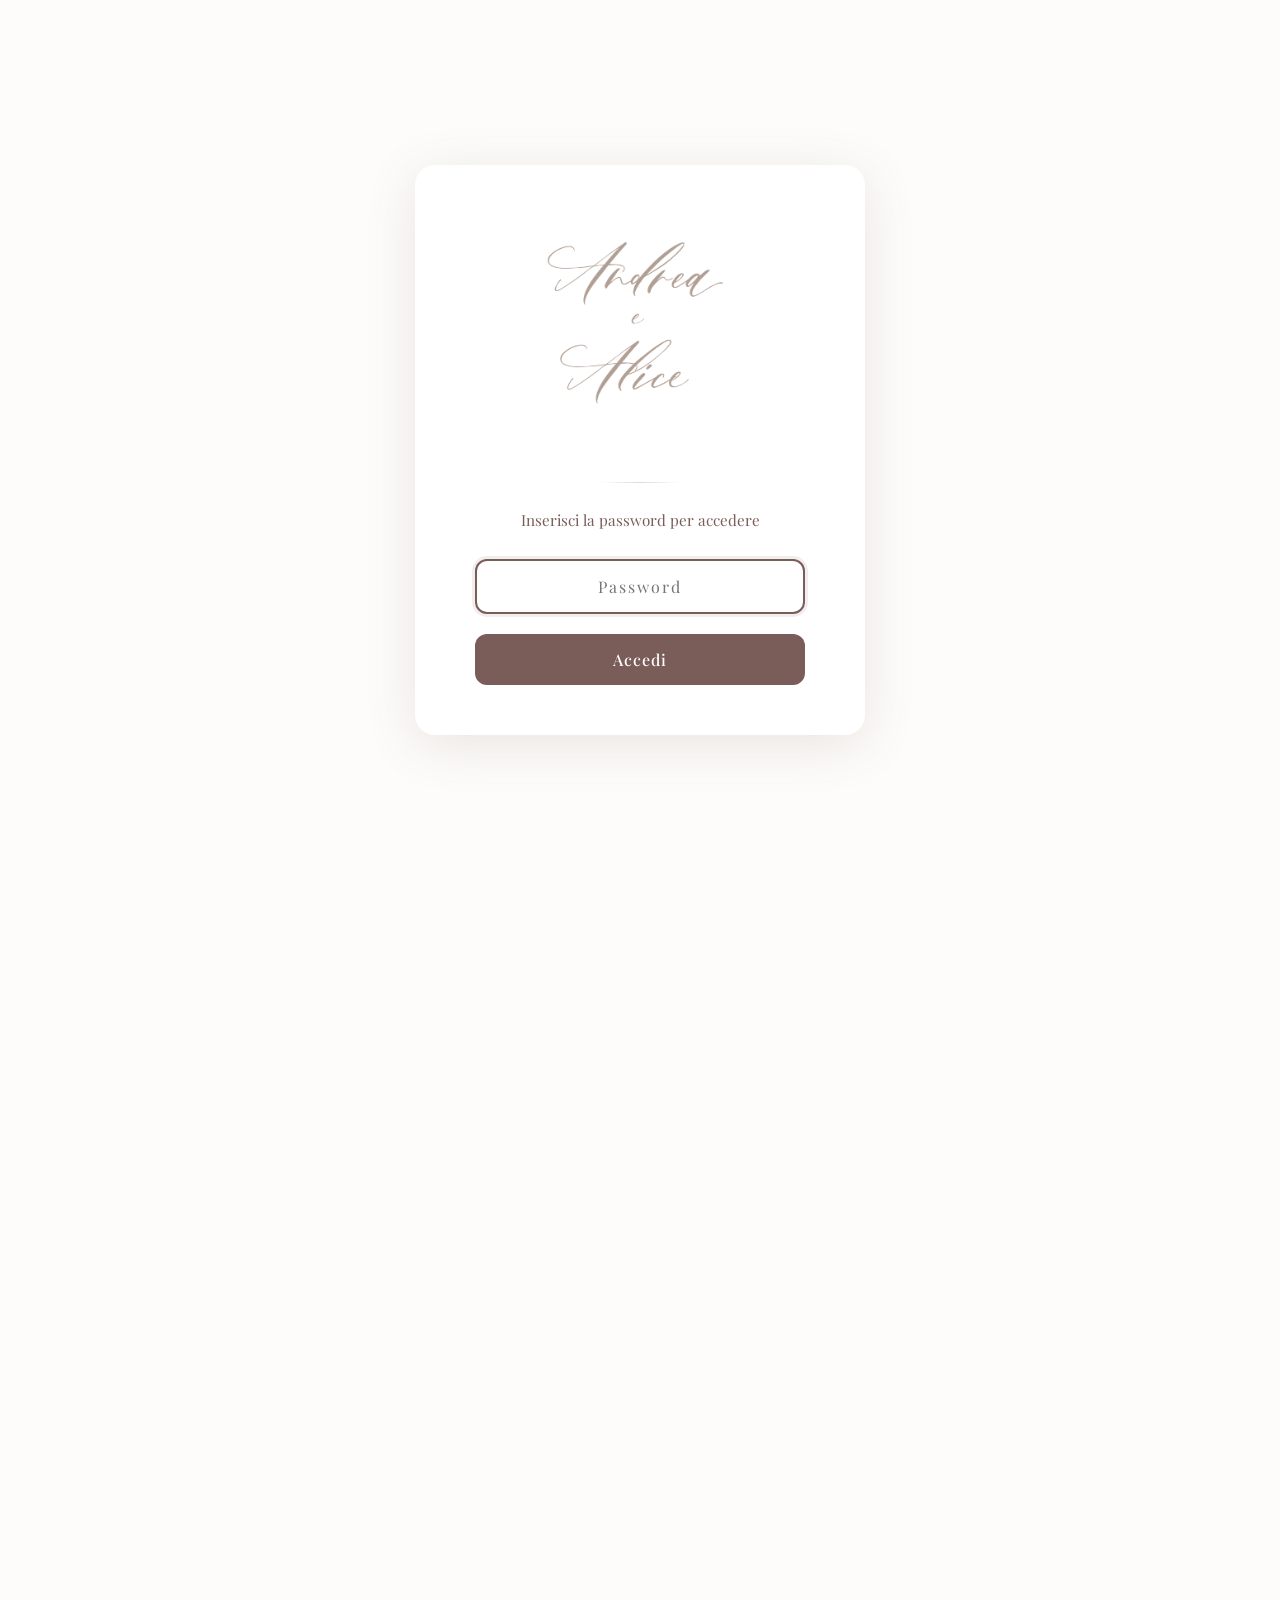
==== index.html @ a3cec894 "init matrimonio 002" ====
<!DOCTYPE html>
<html lang="it">

<head>
  <meta charset="UTF-8">
  <meta name="viewport" content="width=device-width, initial-scale=1.0">
  <title>Alice & Andrea – Il nostro matrimonio</title>

  <!-- Font eleganti -->
  <link
    href="https://fonts.googleapis.com/css2?family=Playfair+Display:wght@400;600&family=Montserrat:wght@300;400;500&display=swap"
    rel="stylesheet">

  <link rel="stylesheet" href="style.css">
</head>

<body class="blur-content">

  <!-- PASSWORD OVERLAY -->
  <div class="password-overlay" id="passwordOverlay">
    <div class="password-card">
      <img src="nomi.png" alt="Alice e Andrea" class="password-title-img">
      <div class="divider"></div>
      <p class="password-text">Inserisci la password per accedere</p>
      <form id="passwordForm">
        <input type="password" id="passwordInput" class="password-input" placeholder="Password" autocomplete="off">
        <p class="error-message" id="errorMessage">Password non corretta</p>
        <button type="submit" class="password-btn">Accedi</button>
      </form>
    </div>
  </div>

  <!-- HERO -->
  <section class="hero">
    <div class="overlay"></div>
    <div class="hero-content">
      <img src="logo.png" alt="Alice & Andrea" class="hero-logo">
      <p class="hero-subtitle">Il nostro matrimonio</p>
      <p class="hero-date">18 Luglio 2026</p>
    </div>
  </section>

  <!-- INTRO -->
  <section class="section intro">
    <h2>Con grande emozione</h2>
    <p>
      Siamo felici di condividere con voi uno dei giorni più importanti della nostra vita<br>
      In questa pagina troverete tutte le informazioni utili per celebrare insieme a noi questo momento speciale
    </p>
  </section>

  <!-- FOTO -->
  <section class="section photo-section">
    <div class="photo-frame">
      <img src="assets/1.jpg" alt="Alice e Andrea" class="carousel-image active">
      <img src="assets/2.jpg" alt="Alice e Andrea" class="carousel-image">
      <img src="assets/3.jpg" alt="Alice e Andrea" class="carousel-image">
      <img src="assets/4.jpg" alt="Alice e Andrea" class="carousel-image">
      <img src="assets/5.jpg" alt="Alice e Andrea" class="carousel-image">
    </div>
  </section>

  <!-- INFO EVENTO -->
  <section class="section event-details">
    <h2>Il nostro giorno speciale</h2>

    <div class="details-grid">
      <div class="detail-card">
        <h3>Data</h3>
        <p><strong>SABATO 18 LUGLIO 2026</strong><br>Ore 16:30</p>
      </div>

      <div class="detail-card">
        <h3>Luogo</h3>
        <p><strong>CHIESA DI SAN DOMENICO</strong><br>Piazza Giordano Bruno, Gubbio</p>
        <br>
        <p><strong>ANTICA VILLA CASTELLI</strong><br>Loc. Monteluiano 50, Gubbio</p>
      </div>

    </div>
  </section>


  <!-- LISTA NOZZE -->
  <section class="section gift">
    <h2>Un pensiero per noi</h2>
    <p>
      Il regalo più grande sarà avervi al nostro fianco, ma se desiderate farci un regalo potete contribuire al nostro viaggio di nozze
    </p>

    <div class="iban-box">
      <p><strong>IBAN</strong></p>
      <div style="position: relative; width: 100%;">
        <span class="iban" id="ibanText" style="display: block; width: 100%; font-size: 1.15em; letter-spacing: 0.08em; background: #f7f3f1; padding: 10px 48px 10px 12px; border-radius: 8px; box-sizing: border-box; overflow-wrap: break-word; margin-left: 18px;">IT75D0538738480000004682509</span>
        <button id="copyIbanBtn" title="Copia IBAN" style="position: absolute; top: 50%; right: 12px; transform: translateY(-50%); background: none; border: none; cursor: pointer; padding: 0;">
          <svg xmlns="http://www.w3.org/2000/svg" width="20" height="20" fill="none" viewBox="0 0 24 24"><path fill="#7a5c58" d="M16 1a1 1 0 0 1 1 1v2h2a3 3 0 0 1 3 3v12a3 3 0 0 1-3 3h-2v2a1 1 0 0 1-1 1H5a3 3 0 0 1-3-3V7a3 3 0 0 1 3-3h2V2a1 1 0 0 1 1-1h8Zm3 6h-2v10h2a1 1 0 0 0 1-1V7a1 1 0 0 0-1-1ZM15 3h-6v2h6V3ZM5 6a1 1 0 0 0-1 1v12a1 1 0 0 0 1 1h10V6H5Z"/></svg>
        </button>
      </div>
      <p>Intestatario: Alice Bolognini e Andrea Capponi</p>
    </div>
  </section>

  <!-- RSVP -->
  <section class="section rsvp">
    <h2>È gradita gentile conferma</h2>
    <p>
      Ti chiediamo gentilmente di confermare la tua partecipazione compilando il modulo
    </p>

    <button id="openRsvpModal" class="btn">
      Conferma presenza
    </button>
  </section>

  <!-- FOOTER -->
  <footer class="footer">
    <p>Non vediamo l'ora di festeggiare insieme a voi</p>
  </footer>
  
  <!-- FIORI FONDO PAGINA -->
    <div class="flowers-bottom" style="display: flex; justify-content: center; align-items: flex-end; gap: 0; padding: 12px 0;">
      <img src="fiorilunghi.png" alt="" style="height: 120px; width: auto; margin: 0; padding: 0;">
      <img src="fiorilunghi.png" alt="" style="height: 120px; width: auto; margin: 0; padding: 0; margin-left: -36px;">
      <img src="fiorilunghi.png" alt="" style="height: 120px; width: auto; margin: 0; padding: 0; margin-left: -36px;">
      <img src="fiorilunghi.png" alt="" style="height: 120px; width: auto; margin: 0; padding: 0; margin-left: -36px;">
      <img src="fiorilunghi.png" alt="" style="height: 120px; width: auto; margin: 0; padding: 0; margin-left: -36px;">
      <img src="fiorilunghi.png" alt="" style="height: 120px; width: auto; margin: 0; padding: 0; margin-left: -36px;">
      <img src="fiorilunghi.png" alt="" style="height: 120px; width: auto; margin: 0; padding: 0; margin-left: -36px;">

    </div>
  <!-- MODAL CONFERMA PRESENZA -->
  <div class="rsvp-modal-overlay" id="rsvpModalOverlay">
    <div class="rsvp-modal">
      <button class="rsvp-modal-close" id="closeRsvpModal">&times;</button>

      <h2 class="rsvp-modal-title">È gradita gentile conferma</h2>
      <div class="divider"></div>

      <form id="rsvpForm" class="rsvp-form">
        <!-- Dati personali -->
        <div class="form-section">
          <h3 class="form-section-title">Dati personali</h3>

          <div class="form-group">
            <label for="nome">Nome *</label>
            <input type="text" id="nome" name="nome" required>
          </div>

          <div class="form-group">
            <label for="cognome">Cognome *</label>
            <input type="text" id="cognome" name="cognome" required>
          </div>
        </div>

        <!-- Presenza -->
        <div class="form-section">
          <h3 class="form-section-title">Presenza</h3>

          <div class="form-group radio-group">
            <label class="radio-label">
              <input type="radio" name="presenza" value="true" required>
              <span>Accetto con piacere</span>
            </label>
            <label class="radio-label">
              <input type="radio" name="presenza" value="false">
              <span>Sfortunatamente non potrò esserci</span>
            </label>
          </div>

          <!-- Campi condizionali per presenza = true -->
          <div id="presenzaSiFields" class="conditional-fields" style="display: none;">
            <div class="form-group">
              <label for="numero_partecipanti">Numero partecipanti *</label>
              <input type="number" id="numero_partecipanti" name="numero_partecipanti" min="1" value="1">
            </div>

            <div class="form-group">
              <label for="descrizione_numero_partecipanti">Note sul numero di partecipanti (opzionale)</label>
              <textarea id="descrizione_numero_partecipanti" name="descrizione_numero_partecipanti" rows="2"
                placeholder=""></textarea>
            </div>
          </div>

          <!-- Campi condizionali per presenza = false -->
          <div id="presenzaNoFields" class="conditional-fields" style="display: none;">
            <div class="form-group">
              <label for="descrizione_presenza">Messaggio per gli sposi (opzionale)</label>
              <textarea id="descrizione_presenza" name="descrizione_presenza" rows="3"
                placeholder="Ci dispiace non poter essere presenti..."></textarea>
            </div>
          </div>
        </div>

        <!-- Allergie / Intolleranze -->
        <div class="form-section" id="allergieSection" style="display: none;">
          <h3 class="form-section-title">Allergie/ intolleranze / menu speciali</h3>

          <div class="form-group radio-group">
            <label class="radio-label">
              <input type="radio" name="allergeni_intolleranze" value="true">
              <span>Sì</span>
            </label>
            <label class="radio-label">
              <input type="radio" name="allergeni_intolleranze" value="false" checked>
              <span>No</span>
            </label>
          </div>

          <!-- Campi condizionali per allergie = true -->
          <div id="allergieFields" class="conditional-fields" style="display: none;">
            <div class="form-group">
              <label for="descrizione_allergeni_intolleranze">Descrivi le tue allergie o intolleranze o descrivi menu speciali *</label>
              <textarea id="descrizione_allergeni_intolleranze" name="descrizione_allergeni_intolleranze" rows="3"
                placeholder="es. celiaco, menu vegetariano…"></textarea>
            </div>
          </div>
        </div>

        <div class="form-message" id="formMessage"></div>

        <button type="submit" class="rsvp-submit-btn">Invia conferma</button>
      </form>
    </div>
  </div>
  <script>
    // Funzione copia IBAN
    document.addEventListener('DOMContentLoaded', function () {
      const copyBtn = document.getElementById('copyIbanBtn');
      const ibanText = document.getElementById('ibanText');
      if (copyBtn && ibanText) {
        copyBtn.addEventListener('click', function () {
          navigator.clipboard.writeText(ibanText.textContent.trim());
          copyBtn.innerHTML = '<svg xmlns="http://www.w3.org/2000/svg" width="20" height="20" fill="none" viewBox="0 0 24 24"><path fill="#5cb85c" d="M9 16.2 4.8 12l-1.4 1.4L9 19 21 7l-1.4-1.4z"/></svg>';
          setTimeout(() => {
            copyBtn.innerHTML = '<svg xmlns="http://www.w3.org/2000/svg" width="20" height="20" fill="none" viewBox="0 0 24 24"><path fill="#7a5c58" d="M16 1a1 1 0 0 1 1 1v2h2a3 3 0 0 1 3 3v12a3 3 0 0 1-3 3h-2v2a1 1 0 0 1-1 1H5a3 3 0 0 1-3-3V7a3 3 0 0 1 3-3h2V2a1 1 0 0 1 1-1h8Zm3 6h-2v10h2a1 1 0 0 0 1-1V7a1 1 0 0 0-1-1ZM15 3h-6v2h6V3ZM5 6a1 1 0 0 0-1 1v12a1 1 0 0 0 1 1h10V6H5Z"/></svg>';
          }, 1200);
        });
      }
    });
    const PASSWORD = '18luglio2026';
    const PASSWORD_ADMIN = '18luglio2026Conferme!';
    const form = document.getElementById('passwordForm');
    const input = document.getElementById('passwordInput');
    const errorMsg = document.getElementById('errorMessage');
    const overlay = document.getElementById('passwordOverlay');
    const body = document.body;

    form.addEventListener('submit', function (e) {
      e.preventDefault();

      if (input.value === PASSWORD_ADMIN) {
        // Password admin - redirect a pagina conferme
        window.location.href = 'conferme.html';
      } else if (input.value === PASSWORD) {
        // Password corretta - rimuovi overlay e blur
        overlay.style.opacity = '0';

        setTimeout(() => {
          body.classList.remove('blur-content');
          overlay.style.display = 'none';
          document.documentElement.scrollTop = 0;
          document.body.scrollTop = 0;
          window.scrollTo(0, 0);
        }, 100);
      } else {
        // Password sbagliata - mostra errore
        errorMsg.style.display = 'block';
        input.value = '';
        input.classList.add('shake');

        setTimeout(() => {
          input.classList.remove('shake');
          errorMsg.style.display = 'none';
        }, 2000);
      }
    });

    // Focus automatico sull'input
    input.focus();

    // ===== CAROUSEL FOTO =====
    const carouselImages = document.querySelectorAll('.carousel-image');
    let currentIndex = 0;

    function showNextImage() {
      carouselImages[currentIndex].classList.remove('active');
      currentIndex = (currentIndex + 1) % carouselImages.length;
      carouselImages[currentIndex].classList.add('active');
    }

    // Cambia immagine ogni 3.5 secondi
    setInterval(showNextImage, 3500);

    // ===== MODAL RSVP =====
    const openRsvpBtn = document.getElementById('openRsvpModal');
    const closeRsvpBtn = document.getElementById('closeRsvpModal');
    const rsvpModalOverlay = document.getElementById('rsvpModalOverlay');
    const rsvpForm = document.getElementById('rsvpForm');
    const formMessage = document.getElementById('formMessage');

    const presenzaRadios = document.querySelectorAll('input[name="presenza"]');
    const presenzaSiFields = document.getElementById('presenzaSiFields');
    const presenzaNoFields = document.getElementById('presenzaNoFields');
    const allergieSection = document.getElementById('allergieSection');
    const allergieRadios = document.querySelectorAll('input[name="allergeni_intolleranze"]');
    const allergieFields = document.getElementById('allergieFields');

    // Apri modal
    openRsvpBtn.addEventListener('click', function () {
      rsvpModalOverlay.style.display = 'flex';
      setTimeout(() => {
        rsvpModalOverlay.classList.add('active');
      }, 10);
    });

    // Chiudi modal
    function closeModal() {
      rsvpModalOverlay.classList.remove('active');
      setTimeout(() => {
        rsvpModalOverlay.style.display = 'none';
      }, 300);
    }

    closeRsvpBtn.addEventListener('click', closeModal);

    rsvpModalOverlay.addEventListener('click', function (e) {
      if (e.target === rsvpModalOverlay) {
        closeModal();
      }
    });

    // Gestione logica condizionale presenza
    presenzaRadios.forEach(radio => {
      radio.addEventListener('change', function () {
        const presenza = this.value === 'true';

        if (presenza) {
          presenzaSiFields.style.display = 'block';
          presenzaNoFields.style.display = 'none';
          allergieSection.style.display = 'block';
          // Rendi numero_partecipanti required
          document.getElementById('numero_partecipanti').required = true;
          document.getElementById('descrizione_presenza').required = false;
        } else {
          presenzaSiFields.style.display = 'none';
          presenzaNoFields.style.display = 'block';
          allergieSection.style.display = 'none';
          // Rimuovi required da numero_partecipanti
          document.getElementById('numero_partecipanti').required = false;
          document.getElementById('descrizione_presenza').required = false;
        }
      });
    });

    // Gestione logica condizionale allergie
    allergieRadios.forEach(radio => {
      radio.addEventListener('change', function () {
        const hasAllergie = this.value === 'true';

        if (hasAllergie) {
          allergieFields.style.display = 'block';
          document.getElementById('descrizione_allergeni_intolleranze').required = true;
        } else {
          allergieFields.style.display = 'none';
          document.getElementById('descrizione_allergeni_intolleranze').required = false;
        }
      });
    });

    // Submit form
    rsvpForm.addEventListener('submit', async function (e) {
      e.preventDefault();

      // Raccogli dati dal form
      const formData = {
        nome: document.getElementById('nome').value,
        cognome: document.getElementById('cognome').value,
        presenza: document.querySelector('input[name="presenza"]:checked').value === 'true',
        descrizione_presenza: document.getElementById('descrizione_presenza').value || null,
        numero_partecipanti: null,
        descrizione_numero_partecipanti: null,
        allergeni_intolleranze: false,
        descrizione_allergeni_intolleranze: null,
        idmatrimonio: '001'
      };

      // Se partecipa, aggiungi dati partecipanti e allergie
      if (formData.presenza) {
        formData.numero_partecipanti = parseInt(document.getElementById('numero_partecipanti').value);
        formData.descrizione_numero_partecipanti = document.getElementById('descrizione_numero_partecipanti').value || null;

        const allergieChecked = document.querySelector('input[name="allergeni_intolleranze"]:checked');
        if (allergieChecked) {
          formData.allergeni_intolleranze = allergieChecked.value === 'true';
          if (formData.allergeni_intolleranze) {
            formData.descrizione_allergeni_intolleranze = document.getElementById('descrizione_allergeni_intolleranze').value || null;
          }
        }
      }

      // Mostra messaggio di caricamento
      formMessage.innerHTML = '<p style="color: #7a5c58;">Invio in corso...</p>';
      formMessage.style.display = 'block';

      // Invia a Supabase
      const SUPABASE_URL = 'https://wdinlazhjttgrkxdzyoa.supabase.co';
      const SUPABASE_KEY = 'eyJhbGciOiJIUzI1NiIsInR5cCI6IkpXVCJ9.eyJpc3MiOiJzdXBhYmFzZSIsInJlZiI6IndkaW5sYXpoanR0Z3JreGR6eW9hIiwicm9sZSI6ImFub24iLCJpYXQiOjE3NzE1MTEwNTgsImV4cCI6MjA4NzA4NzA1OH0.C9AIZLk_mYVxGh4Po0OPyr_RcQtkplytCjyRLRB-IM4';

      try {
        const response = await fetch(`${SUPABASE_URL}/rest/v1/adesioni_matrimonio`, {
          method: 'POST',
          headers: {
            'Content-Type': 'application/json',
            'apikey': SUPABASE_KEY,
            'Authorization': `Bearer ${SUPABASE_KEY}`,
            'Prefer': 'return=minimal'
          },
          body: JSON.stringify(formData)
        });

        if (response.ok) {
          formMessage.innerHTML = '<p style="color: #5cb85c;">Conferma inviata con successo! Grazie</p>';

          // Reset form e chiudi dopo 2 secondi
          setTimeout(() => {
            rsvpForm.reset();
            formMessage.style.display = 'none';
            closeModal();
            // Reset campi condizionali
            presenzaSiFields.style.display = 'none';
            presenzaNoFields.style.display = 'none';
            allergieSection.style.display = 'none';
            allergieFields.style.display = 'none';
          }, 2000);
        } else {
          const errorData = await response.json();
          console.error('Errore risposta:', errorData);
          throw new Error('Errore nell\'invio della conferma');
        }
      } catch (error) {
        formMessage.innerHTML = '<p style="color: #d9534f;">Errore nell\'invio. Riprova.</p>';
        console.error('Errore:', error);
      }
    });
  </script>
</body>

</html>
---- style.css ----
/* RESET */
* {
  margin: 0;
  padding: 0;
  box-sizing: border-box;
}

/* BASE */
body {
  font-family: 'Playfair Display', serif;
  background-color: #fdfcfa;
  color: #4b4b4b;
  line-height: 1.7;
}

/* HERO */
.hero {
  height: 100vh;
  background: url('Sfondo.jpg') center/cover no-repeat;
  position: relative;
  display: flex;
  align-items: center;
  justify-content: center;
}

.overlay {
  position: absolute;
  inset: 0;
  background: rgba(255, 248, 244, 0.85);
}

.hero-content {
  position: relative;
  text-align: center;
  padding: 20px;
}

.hero-logo {
  max-width: 300px;
  width: 80%;
  height: auto;
  margin-bottom: 20px;
  filter: drop-shadow(0 4px 12px rgba(0, 0, 0, 0.3));
}

.hero h1 {
  font-family: 'Playfair Display', serif;
  font-size: 4rem;
  color: #7a5c58;
}

.hero-subtitle {
  font-size: 1.3rem;
  margin-top: 10px;
}

.hero-date {
  margin-top: 20px;
  font-size: 1.1rem;
  letter-spacing: 2px;
}

/* SEZIONI */
.section {
  max-width: 900px;
  margin: 80px auto;
  padding: 0 20px;
  text-align: center;
}

.section h2 {
  font-family: 'Playfair Display', serif;
  font-size: 1.8rem;
  color: #7a5c58;
  margin-bottom: 25px;
  font-style: italic;
}

/* FOTO CAROUSEL */
.photo-section {
  display: flex;
  justify-content: center;
}

.photo-frame {
  position: relative;
  width: 500px;
  height: 600px;
  border: 3px solid #e5d8d3;
  border-radius: 15px;
  overflow: hidden;
  box-shadow: 0 10px 30px rgba(122, 92, 88, 0.15);
  background: #faf6f4;
}

.carousel-image {
  position: absolute;
  top: 0;
  left: 0;
  width: 100%;
  height: 100%;
  object-fit: cover;
  opacity: 0;
  transition: opacity 1s ease-in-out;
}

.carousel-image.active {
  opacity: 1;
}

@media (max-width: 768px) {
  .photo-frame {
    width: 90%;
    max-width: 400px;
    height: 480px;
  }
}

/* DETTAGLI EVENTO */
.details-grid {
  display: grid;
  grid-template-columns: repeat(auto-fit, minmax(250px, 1fr));
  gap: 30px;
  margin-top: 40px;
}

.detail-card {
  background: #faf6f4;
  padding: 30px;
  border-radius: 20px;
  transition: transform 0.3s ease;
}

.detail-card:hover {
  transform: translateY(-5px);
}

.detail-card .icon {
  font-size: 2.5rem;
  display: block;
  margin-bottom: 15px;
}

.detail-card h3 {
  font-family: 'Playfair Display', serif;
  color: #7a5c58;
  margin-bottom: 10px;
  font-size: 1.4rem;
}

/* IBAN */
.iban-box {
  background: #f6efec;
  padding: 30px;
  border-radius: 18px;
  margin-top: 25px;
}

.iban {
  font-family: monospace;
  font-size: 1.2rem;
  margin: 10px 0;
}

/* RSVP */
.rsvp {
  background: #faf6f4;
  padding: 60px 20px;
  border-radius: 30px;
}

.btn {
  display: inline-block;
  margin-top: 25px;
  padding: 15px 40px;
  background: #7a5c58;
  color: white;
  text-decoration: none;
  border-radius: 40px;
  font-size: 1rem;
  transition: 0.3s ease;
}

.btn:hover {
  background: #5f4744;
}

/* FOOTER */
.footer {
  text-align: center;
  padding: 60px 20px 40px;
  color: #7a5c58;
}

.footer-logo {
  display: block;
  margin: 30px auto;
  max-width: 80px;
  height: auto;
}

.footer-separator {
  width: 100%;
  margin-top: 30px;
  display: flex;
  justify-content: flex-start;
  align-items: center;
  overflow: hidden;
}

.footer-separator img {
  height: 120px;
  width: auto;
  margin-left: -40px;
  display: block;
}

.footer-separator img:first-child {
  margin-left: -18px;
}

.signature {
  margin-top: 10px;
  font-family: 'Playfair Display', serif;
  font-size: 1.5rem;
}

/* PASSWORD OVERLAY */
.password-overlay {
  position: fixed;
  inset: 0;
  background: #fdfcfa;
  display: flex;
  align-items: center;
  justify-content: center;
  z-index: 9999;
  transition: opacity 0.5s ease;
  overflow: hidden;
}

.password-card {
  background: white;
  padding: 50px 60px;
  border-radius: 20px;
  box-shadow: 0 10px 50px rgba(122, 92, 88, 0.15);
  text-align: center;
  max-width: 450px;
  width: 90%;
  position: relative;
  z-index: 10000;
}

.password-title {
  font-family: 'Playfair Display', serif;
  font-size: 3rem;
  color: #7a5c58;
  margin-bottom: 8px;
}

.password-title-img {
  max-width: 100%;
  height: auto;
  margin-bottom: 20px;
}

.password-subtitle {
  font-size: 1.1rem;
  color: #b0a29d;
  margin-bottom: 25px;
  letter-spacing: 1px;
}

.divider {
  width: 80px;
  height: 1px;
  background: linear-gradient(to right, transparent, #e5d8d3, transparent);
  margin: 25px auto;
}

.password-text {
  color: #7a5c58;
  margin-bottom: 25px;
  font-size: 0.95rem;
}

.password-input {
  width: 100%;
  padding: 15px 20px;
  border: 2px solid #e5d8d3;
  border-radius: 12px;
  font-size: 1rem;
  font-family: 'Playfair Display', serif;
  text-align: center;
  transition: all 0.3s ease;
  letter-spacing: 2px;
}

.password-input:focus {
  outline: none;
  border-color: #7a5c58;
  box-shadow: 0 0 0 3px rgba(122, 92, 88, 0.1);
}

.password-btn {
  width: 100%;
  margin-top: 20px;
  padding: 15px;
  background: #7a5c58;
  color: white;
  border: none;
  border-radius: 12px;
  font-size: 1rem;
  font-family: 'Playfair Display', serif;
  cursor: pointer;
  transition: all 0.3s ease;
  font-weight: 500;
  letter-spacing: 1px;
}

.password-btn:hover {
  background: #5f4744;
  transform: translateY(-2px);
  box-shadow: 0 5px 20px rgba(122, 92, 88, 0.3);
}

.error-message {
  color: #d9534f;
  font-size: 0.9rem;
  margin-top: 15px;
  display: none;
}

.blur-content {
  overflow: hidden;
  position: fixed;
  width: 100%;
  top: 0;
  left: 0;
}

.blur-content > *:not(.password-overlay) {
  opacity: 0;
  visibility: hidden;
  transition: opacity 0.5s ease, visibility 0.5s ease;
}

body:not(.blur-content) > *:not(.password-overlay) {
  opacity: 1;
  visibility: visible;
}

@keyframes shake {
  0%, 100% { transform: translateX(0); }
  25% { transform: translateX(-10px); }
  75% { transform: translateX(10px); }
}

.shake {
  animation: shake 0.3s ease-in-out;
}

/* RSVP MODAL */
.rsvp-modal-overlay {
  position: fixed;
  inset: 0;
  background: rgba(122, 92, 88, 0.5);
  display: none;
  align-items: center;
  justify-content: center;
  z-index: 9998;
  opacity: 0;
  transition: opacity 0.3s ease;
  backdrop-filter: blur(5px);
  overflow-y: auto;
  padding: 20px;
}

.rsvp-modal-overlay.active {
  opacity: 1;
}

.rsvp-modal {
  background: white;
  border-radius: 25px;
  box-shadow: 0 20px 60px rgba(122, 92, 88, 0.2);
  max-width: 600px;
  width: 100%;
  max-height: 90vh;
  overflow-y: auto;
  padding: 50px 40px;
  position: relative;
  transform: translateY(-20px);
  transition: transform 0.3s ease;
}

.rsvp-modal-overlay.active .rsvp-modal {
  transform: translateY(0);
}

.rsvp-modal-close {
  position: absolute;
  top: 20px;
  right: 20px;
  background: none;
  border: none;
  font-size: 2rem;
  color: #b0a29d;
  cursor: pointer;
  width: 40px;
  height: 40px;
  display: flex;
  align-items: center;
  justify-content: center;
  border-radius: 50%;
  transition: all 0.3s ease;
}

.rsvp-modal-close:hover {
  background: #faf6f4;
  color: #7a5c58;
}

.rsvp-modal-title {
  font-family: 'Playfair Display', serif;
  font-size: 2rem;
  color: #7a5c58;
  text-align: center;
  margin-bottom: 15px;
}

/* FORM STYLES */
.rsvp-form {
  margin-top: 30px;
}

.form-section {
  margin-bottom: 35px;
}

.form-section-title {
  font-family: 'Playfair Display', serif;
  font-size: 1.3rem;
  color: #7a5c58;
  margin-bottom: 20px;
  padding-bottom: 10px;
  border-bottom: 1px solid #e5d8d3;
}

.form-group {
  margin-bottom: 20px;
}

.form-group label {
  display: block;
  margin-bottom: 8px;
  color: #7a5c58;
  font-size: 0.95rem;
  font-weight: 500;
}

.form-group input[type="text"],
.form-group input[type="number"],
.form-group textarea {
  width: 100%;
  padding: 12px 16px;
  border: 2px solid #e5d8d3;
  border-radius: 12px;
  font-family: 'Playfair Display', serif;
  font-size: 0.95rem;
  transition: all 0.3s ease;
  background: #fdfcfa;
}

.form-group input[type="text"]:focus,
.form-group input[type="number"]:focus,
.form-group textarea:focus {
  outline: none;
  border-color: #7a5c58;
  box-shadow: 0 0 0 3px rgba(122, 92, 88, 0.1);
  background: white;
}

.form-group textarea {
  resize: vertical;
  min-height: 80px;
}

/* RADIO BUTTONS */
.radio-group {
  display: flex;
  gap: 15px;
  flex-wrap: wrap;
}

.radio-label {
  display: flex;
  align-items: center;
  cursor: pointer;
  padding: 12px 20px;
  border: 2px solid #e5d8d3;
  border-radius: 12px;
  transition: all 0.3s ease;
  background: #fdfcfa;
  flex: 1;
  min-width: 150px;
}

.radio-label:hover {
  border-color: #b0a29d;
  background: white;
}

.radio-label input[type="radio"] {
  margin-right: 10px;
  width: 18px;
  height: 18px;
  accent-color: #7a5c58;
  cursor: pointer;
}

.radio-label input[type="radio"]:checked + span {
  font-weight: 500;
  color: #7a5c58;
}

.radio-label:has(input[type="radio"]:checked) {
  border-color: #7a5c58;
  background: #faf6f4;
}

.radio-label span {
  flex: 1;
  color: #4b4b4b;
}

/* CONDITIONAL FIELDS */
.conditional-fields {
  margin-top: 20px;
  padding: 20px;
  background: #faf6f4;
  border-radius: 12px;
  border-left: 4px solid #7a5c58;
}

/* SUBMIT BUTTON */
.rsvp-submit-btn {
  width: 100%;
  padding: 16px;
  background: #7a5c58;
  color: white;
  border: none;
  border-radius: 12px;
  font-size: 1.05rem;
  font-family: 'Playfair Display', serif;
  font-weight: 500;
  cursor: pointer;
  transition: all 0.3s ease;
  letter-spacing: 1px;
  margin-top: 10px;
}

.rsvp-submit-btn:hover {
  background: #5f4744;
  transform: translateY(-2px);
  box-shadow: 0 8px 25px rgba(122, 92, 88, 0.3);
}

.rsvp-submit-btn:active {
  transform: translateY(0);
}

.form-message {
  margin-top: 20px;
  padding: 15px;
  border-radius: 12px;
  text-align: center;
  display: none;
  font-weight: 500;
}

/* RESPONSIVE */
@media (max-width: 600px) {
  .hero h1 {
    font-size: 2.8rem;
  }

  .photo-frame {
    width: 240px;
    height: 320px;
  }

  .password-card {
    padding: 40px 30px;
  }

  .password-title {
    font-size: 2.5rem;
  }

  .rsvp-modal {
    padding: 40px 25px;
    max-height: 95vh;
  }

  .rsvp-modal-title {
    font-size: 1.6rem;
  }

  .form-section-title {
    font-size: 1.1rem;
  }

  .radio-group {
    flex-direction: column;
  }

  .radio-label {
    min-width: 100%;
  }
}
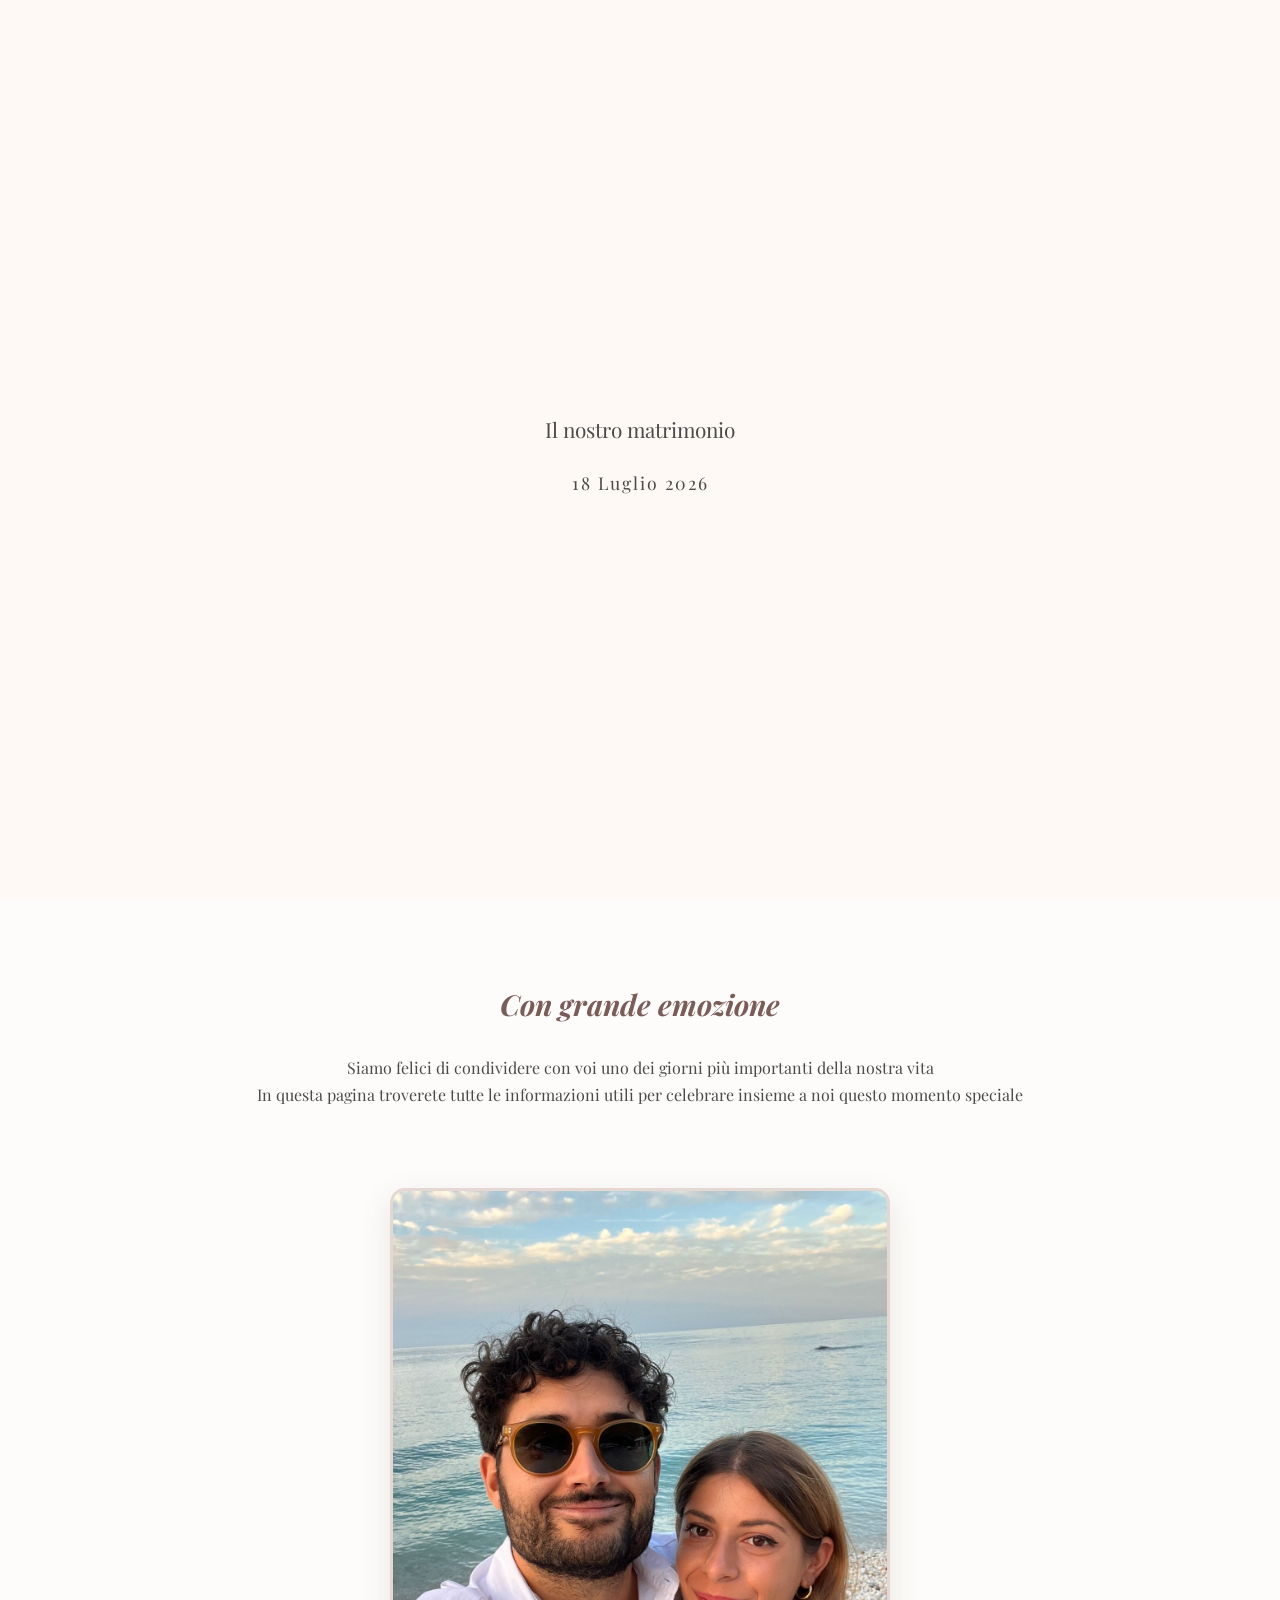
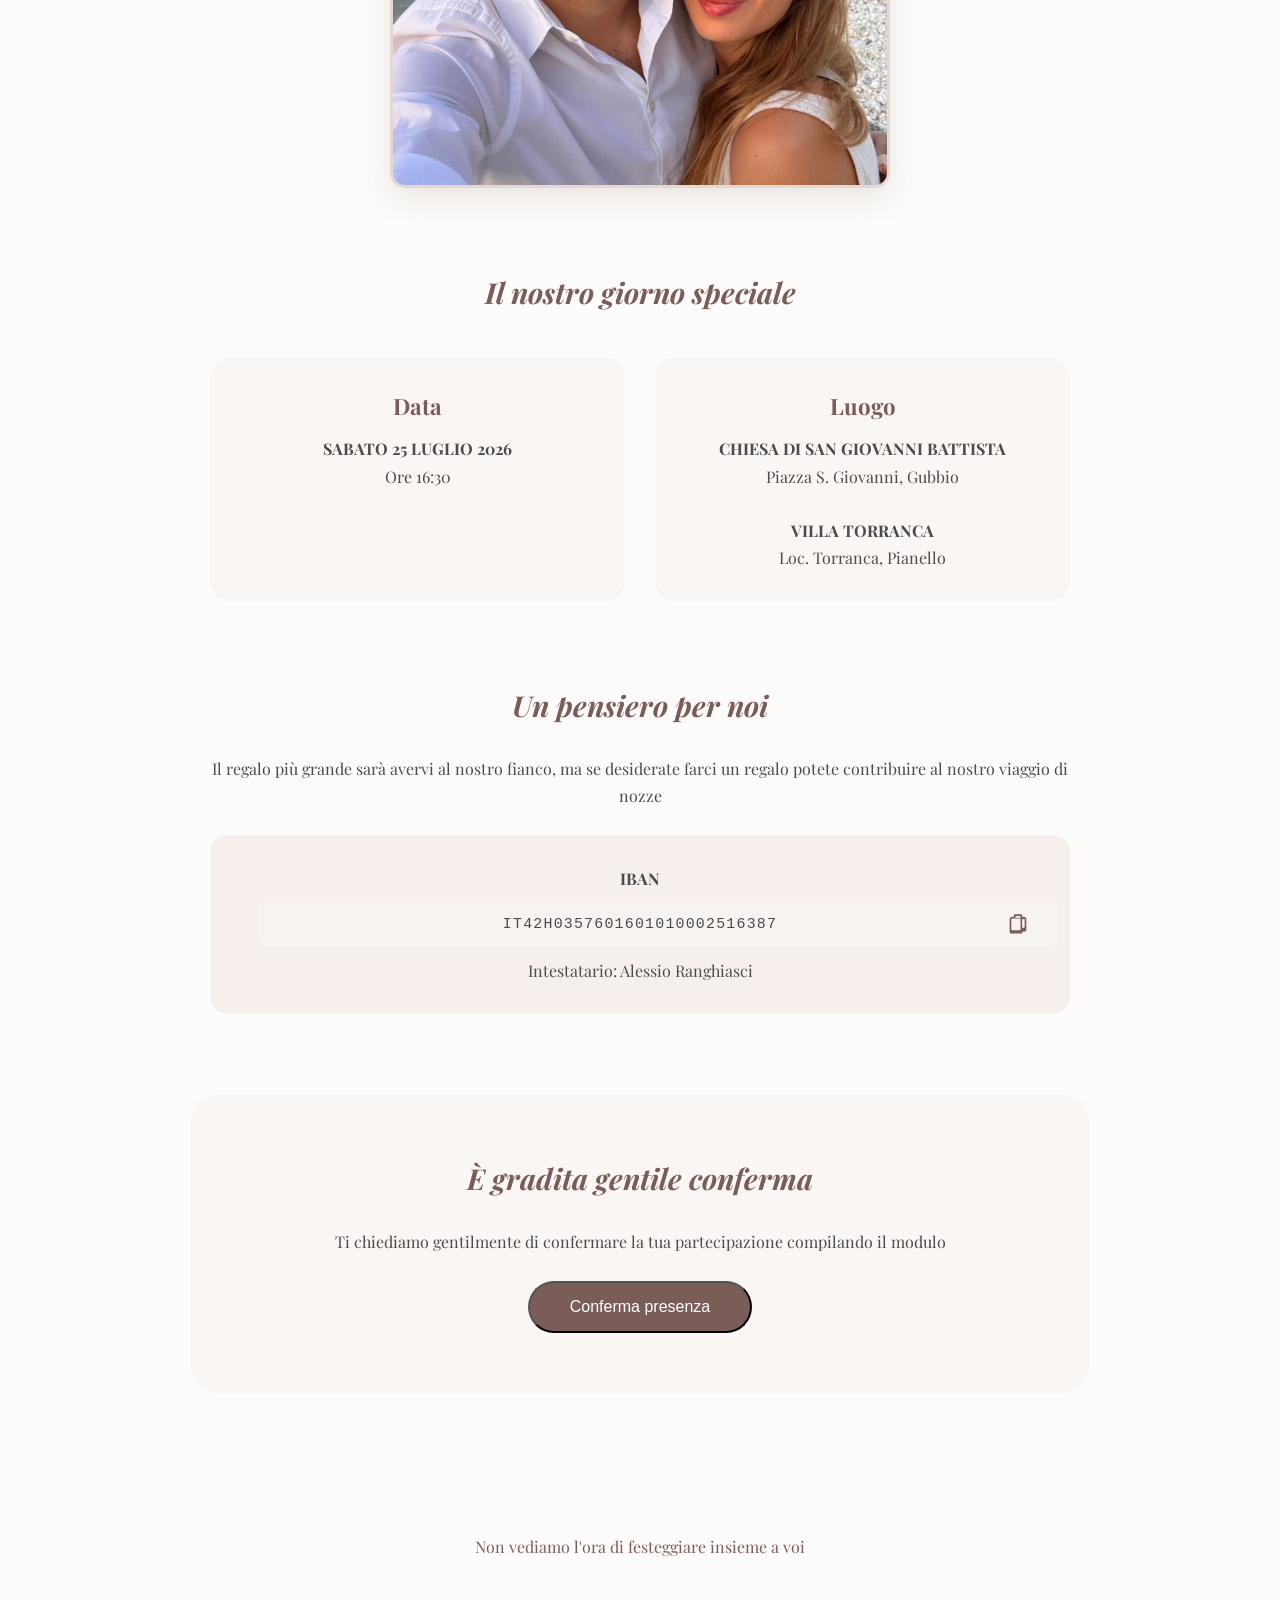
==== commit 7c435bf6: "mofdifiche alessioi" ====
--- a/index.html
+++ b/index.html
@@ -4,7 +4,7 @@
 <head>
   <meta charset="UTF-8">
   <meta name="viewport" content="width=device-width, initial-scale=1.0">
-  <title>Alice & Andrea – Il nostro matrimonio</title>
+  <title>Camilla & Alessio – Il nostro matrimonio</title>
 
   <!-- Font eleganti -->
   <link
@@ -14,28 +14,13 @@
   <link rel="stylesheet" href="style.css">
 </head>
 
-<body class="blur-content">
-
-  <!-- PASSWORD OVERLAY -->
-  <div class="password-overlay" id="passwordOverlay">
-    <div class="password-card">
-      <img src="nomi.png" alt="Alice e Andrea" class="password-title-img">
-      <div class="divider"></div>
-      <p class="password-text">Inserisci la password per accedere</p>
-      <form id="passwordForm">
-        <input type="password" id="passwordInput" class="password-input" placeholder="Password" autocomplete="off">
-        <p class="error-message" id="errorMessage">Password non corretta</p>
-        <button type="submit" class="password-btn">Accedi</button>
-      </form>
-    </div>
-  </div>
+<body>
 
   <!-- HERO -->
   <section class="hero">
     <div class="overlay"></div>
     <div class="hero-content">
-      <img src="logo.png" alt="Alice & Andrea" class="hero-logo">
-      <p class="hero-subtitle">Il nostro matrimonio</p>
+    <p class="hero-subtitle">Il nostro matrimonio</p>
       <p class="hero-date">18 Luglio 2026</p>
     </div>
   </section>
@@ -52,11 +37,12 @@
   <!-- FOTO -->
   <section class="section photo-section">
     <div class="photo-frame">
-      <img src="assets/1.jpg" alt="Alice e Andrea" class="carousel-image active">
-      <img src="assets/2.jpg" alt="Alice e Andrea" class="carousel-image">
-      <img src="assets/3.jpg" alt="Alice e Andrea" class="carousel-image">
-      <img src="assets/4.jpg" alt="Alice e Andrea" class="carousel-image">
-      <img src="assets/5.jpg" alt="Alice e Andrea" class="carousel-image">
+      <img src="fotoalicami/71f8a730-e3dd-426a-8e8e-275e1adbc02c.jpeg" alt="Alice e Andrea" class="carousel-image active">
+      <img src="fotoalicami/7ad9b2a0-7682-42f3-9de4-116866d22dea.jpeg" alt="Alice e Andrea" class="carousel-image">
+      <img src="fotoalicami/bf4e9df0-f4ca-41ae-9787-f0a4454dd757.jpeg" alt="Alice e Andrea" class="carousel-image">
+      <img src="fotoalicami/c032440b-a124-4779-9925-651a700c21c5.jpeg" alt="Alice e Andrea" class="carousel-image">
+      <img src="fotoalicami/ded9a8fc-696f-4fb3-9e25-d5eab3fbde8f.jpeg" alt="Alice e Andrea" class="carousel-image">
+      <img src="fotoalicami/e97e3403-6527-4106-8995-3e8658a643f3.jpeg" alt="Alice e Andrea" class="carousel-image">
     </div>
   </section>
 
@@ -67,14 +53,14 @@
     <div class="details-grid">
       <div class="detail-card">
         <h3>Data</h3>
-        <p><strong>SABATO 18 LUGLIO 2026</strong><br>Ore 16:30</p>
+        <p><strong>SABATO 25 LUGLIO 2026</strong><br>Ore 16:30</p>
       </div>
 
       <div class="detail-card">
         <h3>Luogo</h3>
-        <p><strong>CHIESA DI SAN DOMENICO</strong><br>Piazza Giordano Bruno, Gubbio</p>
+        <p><strong>CHIESA DI SAN GIOVANNI BATTISTA</strong><br>Piazza S. Giovanni, Gubbio</p>
         <br>
-        <p><strong>ANTICA VILLA CASTELLI</strong><br>Loc. Monteluiano 50, Gubbio</p>
+        <p><strong>VILLA TORRANCA</strong><br>Loc. Torranca, Pianello</p>
       </div>
 
     </div>
@@ -91,12 +77,12 @@
     <div class="iban-box">
       <p><strong>IBAN</strong></p>
       <div style="position: relative; width: 100%;">
-        <span class="iban" id="ibanText" style="display: block; width: 100%; font-size: 1.15em; letter-spacing: 0.08em; background: #f7f3f1; padding: 10px 48px 10px 12px; border-radius: 8px; box-sizing: border-box; overflow-wrap: break-word; margin-left: 18px;">IT75D0538738480000004682509</span>
+        <span class="iban" id="ibanText" style="display: block; width: 100%; font-size: 1.15em; letter-spacing: 0.08em; background: #f7f3f1; padding: 10px 48px 10px 12px; border-radius: 8px; box-sizing: border-box; overflow-wrap: break-word; margin-left: 18px;">IT42H0357601601010002516387</span>
         <button id="copyIbanBtn" title="Copia IBAN" style="position: absolute; top: 50%; right: 12px; transform: translateY(-50%); background: none; border: none; cursor: pointer; padding: 0;">
           <svg xmlns="http://www.w3.org/2000/svg" width="20" height="20" fill="none" viewBox="0 0 24 24"><path fill="#7a5c58" d="M16 1a1 1 0 0 1 1 1v2h2a3 3 0 0 1 3 3v12a3 3 0 0 1-3 3h-2v2a1 1 0 0 1-1 1H5a3 3 0 0 1-3-3V7a3 3 0 0 1 3-3h2V2a1 1 0 0 1 1-1h8Zm3 6h-2v10h2a1 1 0 0 0 1-1V7a1 1 0 0 0-1-1ZM15 3h-6v2h6V3ZM5 6a1 1 0 0 0-1 1v12a1 1 0 0 0 1 1h10V6H5Z"/></svg>
         </button>
       </div>
-      <p>Intestatario: Alice Bolognini e Andrea Capponi</p>
+      <p>Intestatario: Alessio Ranghiasci</p>
     </div>
   </section>
 
@@ -237,46 +223,6 @@
         });
       }
     });
-    const PASSWORD = '18luglio2026';
-    const PASSWORD_ADMIN = '18luglio2026Conferme!';
-    const form = document.getElementById('passwordForm');
-    const input = document.getElementById('passwordInput');
-    const errorMsg = document.getElementById('errorMessage');
-    const overlay = document.getElementById('passwordOverlay');
-    const body = document.body;
-
-    form.addEventListener('submit', function (e) {
-      e.preventDefault();
-
-      if (input.value === PASSWORD_ADMIN) {
-        // Password admin - redirect a pagina conferme
-        window.location.href = 'conferme.html';
-      } else if (input.value === PASSWORD) {
-        // Password corretta - rimuovi overlay e blur
-        overlay.style.opacity = '0';
-
-        setTimeout(() => {
-          body.classList.remove('blur-content');
-          overlay.style.display = 'none';
-          document.documentElement.scrollTop = 0;
-          document.body.scrollTop = 0;
-          window.scrollTo(0, 0);
-        }, 100);
-      } else {
-        // Password sbagliata - mostra errore
-        errorMsg.style.display = 'block';
-        input.value = '';
-        input.classList.add('shake');
-
-        setTimeout(() => {
-          input.classList.remove('shake');
-          errorMsg.style.display = 'none';
-        }, 2000);
-      }
-    });
-
-    // Focus automatico sull'input
-    input.focus();
 
     // ===== CAROUSEL FOTO =====
     const carouselImages = document.querySelectorAll('.carousel-image');
--- a/style.css
+++ b/style.css
@@ -16,7 +16,8 @@
 /* HERO */
 .hero {
   height: 100vh;
-  background: url('Sfondo.jpg') center/cover no-repeat;
+  background: url('https://images.unsplash.com/photo-1519741497674-611481863552?w=1920&q=80') center/cover no-repeat;
+  background-attachment: fixed;
   position: relative;
   display: flex;
   align-items: center;
@@ -26,7 +27,8 @@
 .overlay {
   position: absolute;
   inset: 0;
-  background: rgba(255, 248, 244, 0.85);
+  background: rgba(255, 248, 244, 0.75);
+  backdrop-filter: blur(1px);
 }
 
 .hero-content {
@@ -225,138 +227,12 @@
   font-size: 1.5rem;
 }
 
-/* PASSWORD OVERLAY */
-.password-overlay {
-  position: fixed;
-  inset: 0;
-  background: #fdfcfa;
-  display: flex;
-  align-items: center;
-  justify-content: center;
-  z-index: 9999;
-  transition: opacity 0.5s ease;
-  overflow: hidden;
-}
-
-.password-card {
-  background: white;
-  padding: 50px 60px;
-  border-radius: 20px;
-  box-shadow: 0 10px 50px rgba(122, 92, 88, 0.15);
-  text-align: center;
-  max-width: 450px;
-  width: 90%;
-  position: relative;
-  z-index: 10000;
-}
-
-.password-title {
-  font-family: 'Playfair Display', serif;
-  font-size: 3rem;
-  color: #7a5c58;
-  margin-bottom: 8px;
-}
-
-.password-title-img {
-  max-width: 100%;
-  height: auto;
-  margin-bottom: 20px;
-}
-
-.password-subtitle {
-  font-size: 1.1rem;
-  color: #b0a29d;
-  margin-bottom: 25px;
-  letter-spacing: 1px;
-}
-
+/* DIVIDER */
 .divider {
   width: 80px;
   height: 1px;
   background: linear-gradient(to right, transparent, #e5d8d3, transparent);
   margin: 25px auto;
-}
-
-.password-text {
-  color: #7a5c58;
-  margin-bottom: 25px;
-  font-size: 0.95rem;
-}
-
-.password-input {
-  width: 100%;
-  padding: 15px 20px;
-  border: 2px solid #e5d8d3;
-  border-radius: 12px;
-  font-size: 1rem;
-  font-family: 'Playfair Display', serif;
-  text-align: center;
-  transition: all 0.3s ease;
-  letter-spacing: 2px;
-}
-
-.password-input:focus {
-  outline: none;
-  border-color: #7a5c58;
-  box-shadow: 0 0 0 3px rgba(122, 92, 88, 0.1);
-}
-
-.password-btn {
-  width: 100%;
-  margin-top: 20px;
-  padding: 15px;
-  background: #7a5c58;
-  color: white;
-  border: none;
-  border-radius: 12px;
-  font-size: 1rem;
-  font-family: 'Playfair Display', serif;
-  cursor: pointer;
-  transition: all 0.3s ease;
-  font-weight: 500;
-  letter-spacing: 1px;
-}
-
-.password-btn:hover {
-  background: #5f4744;
-  transform: translateY(-2px);
-  box-shadow: 0 5px 20px rgba(122, 92, 88, 0.3);
-}
-
-.error-message {
-  color: #d9534f;
-  font-size: 0.9rem;
-  margin-top: 15px;
-  display: none;
-}
-
-.blur-content {
-  overflow: hidden;
-  position: fixed;
-  width: 100%;
-  top: 0;
-  left: 0;
-}
-
-.blur-content > *:not(.password-overlay) {
-  opacity: 0;
-  visibility: hidden;
-  transition: opacity 0.5s ease, visibility 0.5s ease;
-}
-
-body:not(.blur-content) > *:not(.password-overlay) {
-  opacity: 1;
-  visibility: visible;
-}
-
-@keyframes shake {
-  0%, 100% { transform: translateX(0); }
-  25% { transform: translateX(-10px); }
-  75% { transform: translateX(10px); }
-}
-
-.shake {
-  animation: shake 0.3s ease-in-out;
 }
 
 /* RSVP MODAL */
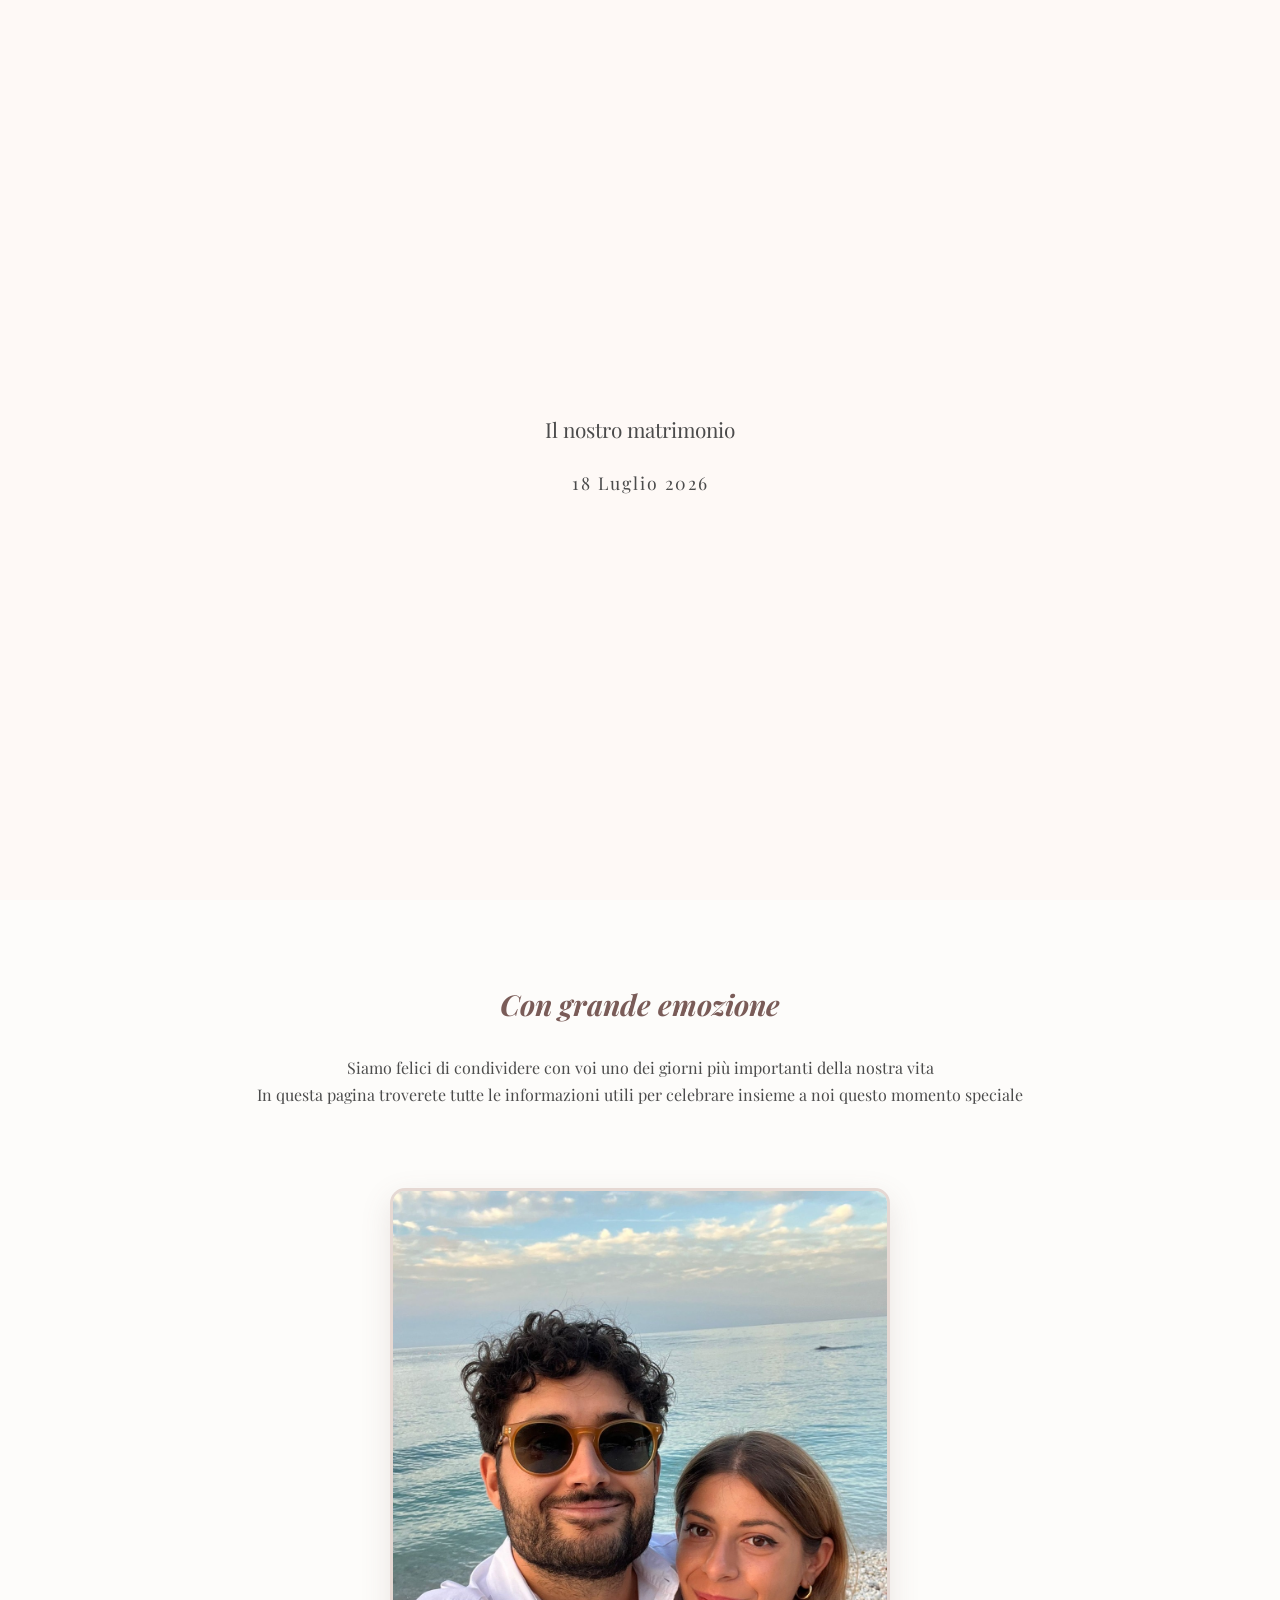
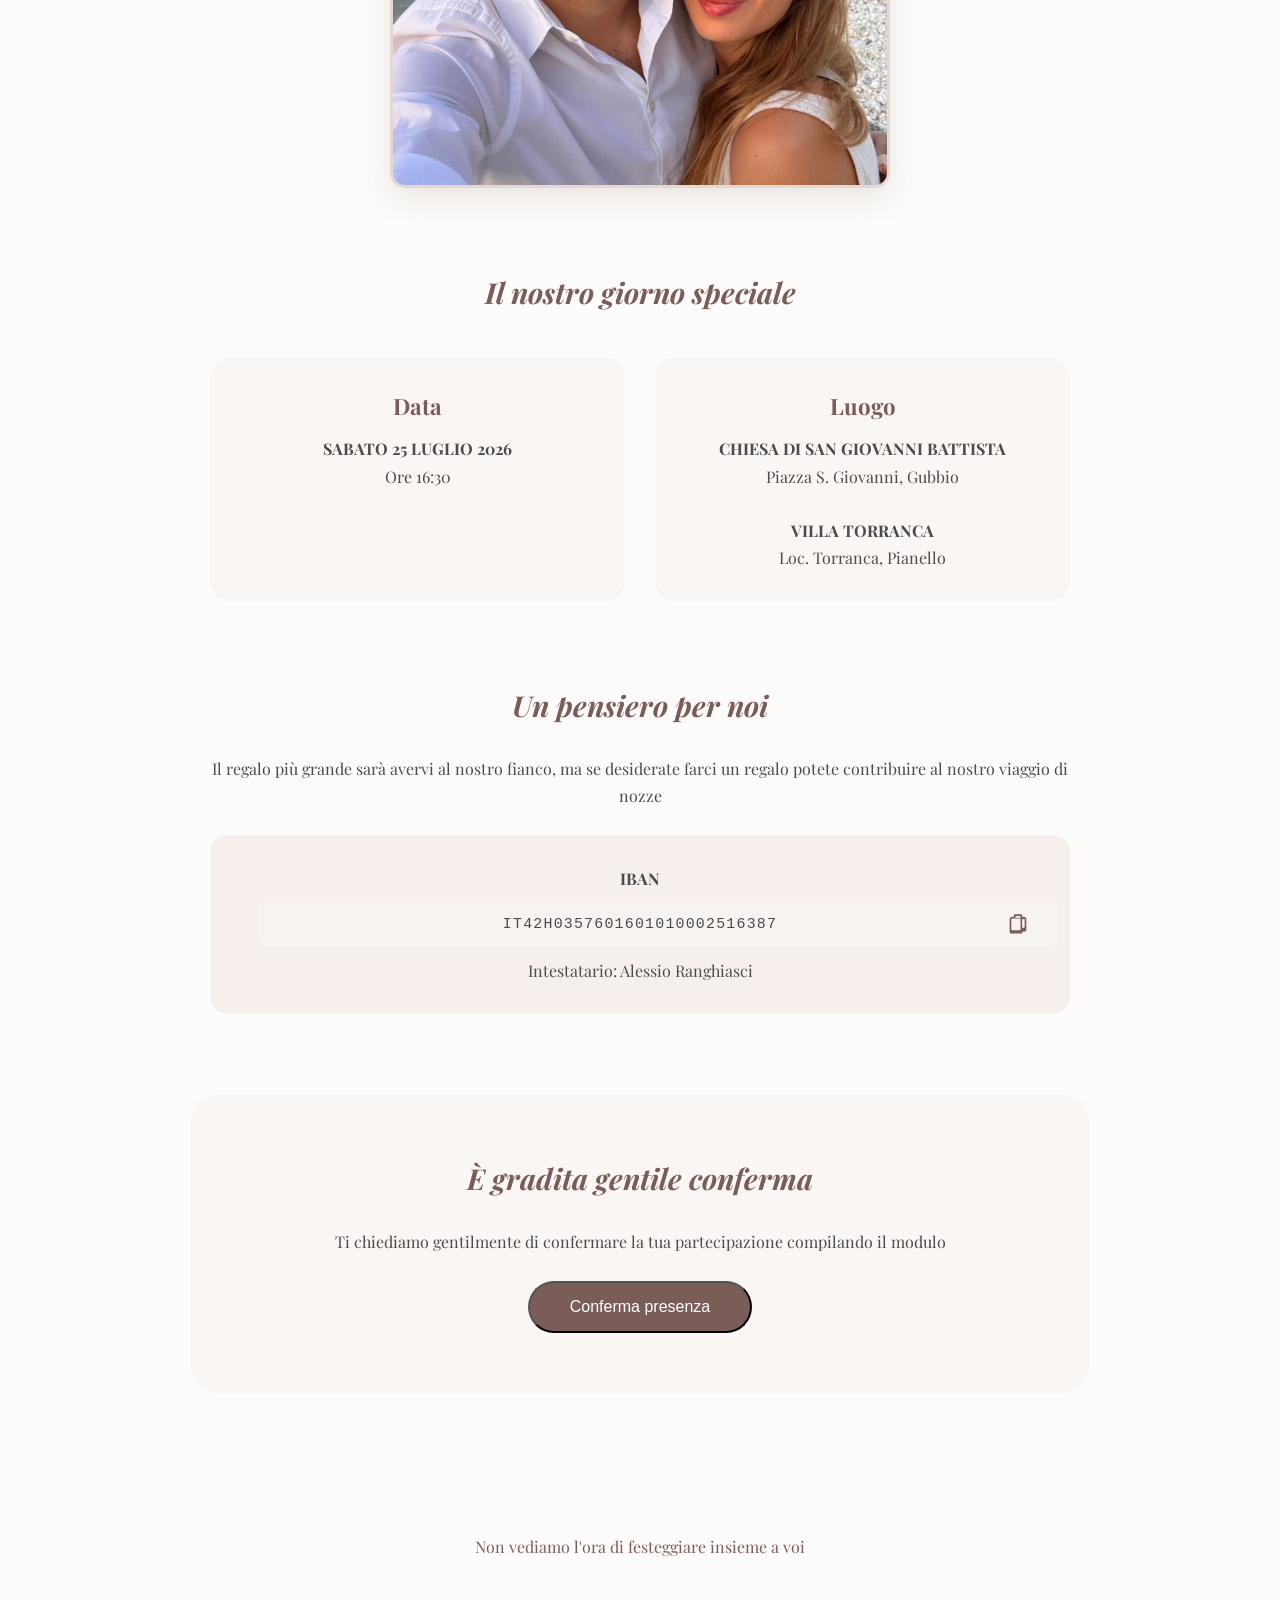
==== commit 0eae4345: "f" ====
--- a/index.html
+++ b/index.html
@@ -103,17 +103,6 @@
     <p>Non vediamo l'ora di festeggiare insieme a voi</p>
   </footer>
   
-  <!-- FIORI FONDO PAGINA -->
-    <div class="flowers-bottom" style="display: flex; justify-content: center; align-items: flex-end; gap: 0; padding: 12px 0;">
-      <img src="fiorilunghi.png" alt="" style="height: 120px; width: auto; margin: 0; padding: 0;">
-      <img src="fiorilunghi.png" alt="" style="height: 120px; width: auto; margin: 0; padding: 0; margin-left: -36px;">
-      <img src="fiorilunghi.png" alt="" style="height: 120px; width: auto; margin: 0; padding: 0; margin-left: -36px;">
-      <img src="fiorilunghi.png" alt="" style="height: 120px; width: auto; margin: 0; padding: 0; margin-left: -36px;">
-      <img src="fiorilunghi.png" alt="" style="height: 120px; width: auto; margin: 0; padding: 0; margin-left: -36px;">
-      <img src="fiorilunghi.png" alt="" style="height: 120px; width: auto; margin: 0; padding: 0; margin-left: -36px;">
-      <img src="fiorilunghi.png" alt="" style="height: 120px; width: auto; margin: 0; padding: 0; margin-left: -36px;">
-
-    </div>
   <!-- MODAL CONFERMA PRESENZA -->
   <div class="rsvp-modal-overlay" id="rsvpModalOverlay">
     <div class="rsvp-modal">
--- a/style.css
+++ b/style.css
@@ -16,8 +16,7 @@
 /* HERO */
 .hero {
   height: 100vh;
-  background: url('https://images.unsplash.com/photo-1519741497674-611481863552?w=1920&q=80') center/cover no-repeat;
-  background-attachment: fixed;
+  background: url('https://images.unsplash.com/photo-1470228076299-eee98916dbdb?w=1920&q=80') center center/cover no-repeat;
   position: relative;
   display: flex;
   align-items: center;
@@ -27,14 +26,27 @@
 .overlay {
   position: absolute;
   inset: 0;
-  background: rgba(255, 248, 244, 0.75);
-  backdrop-filter: blur(1px);
+  background: rgba(255, 248, 244, 0.65);
 }
 
 .hero-content {
   position: relative;
   text-align: center;
   padding: 20px;
+  z-index: 1;
+}
+
+/* Ottimizzazione mobile per hero */
+@media (max-width: 768px) {
+  .hero {
+    background-position: center center;
+    background-size: cover;
+    height: 100vh;
+  }
+  
+  .overlay {
+    background: rgba(255, 248, 244, 0.7);
+  }
 }
 
 .hero-logo {
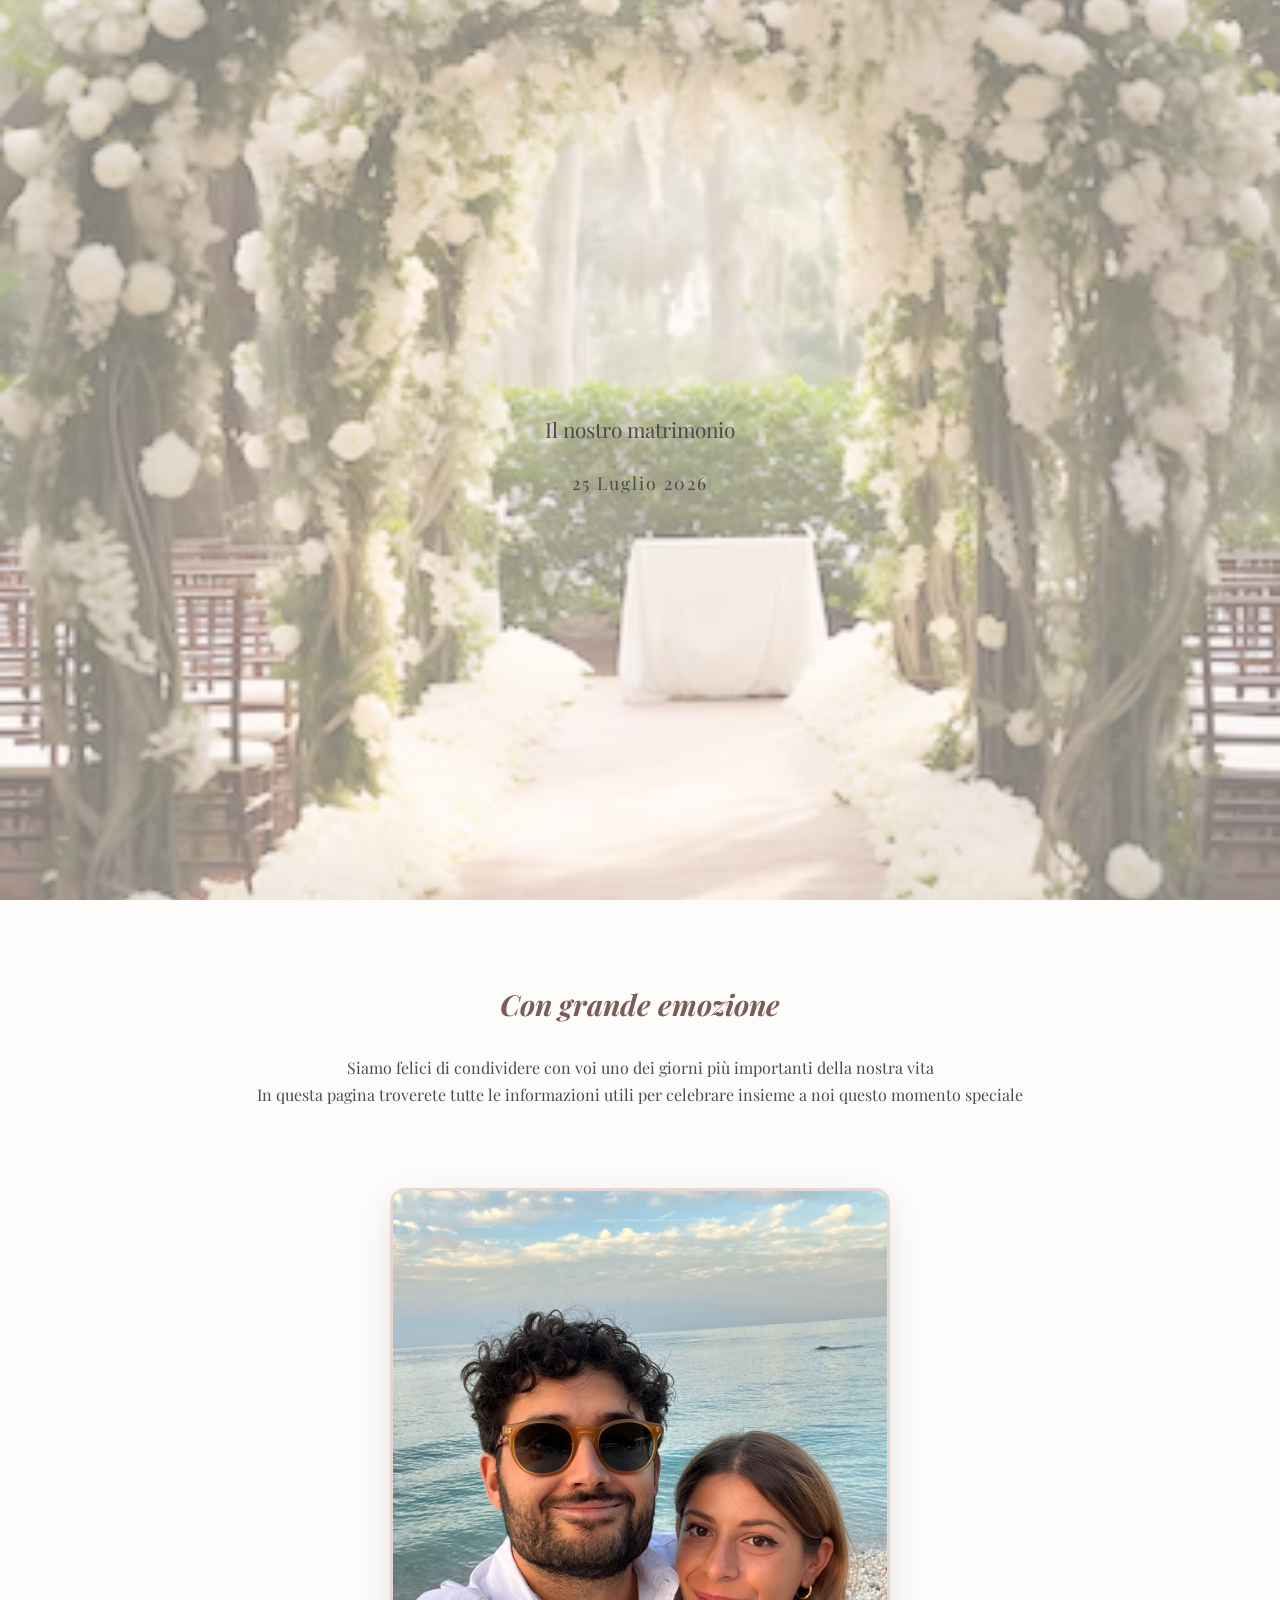
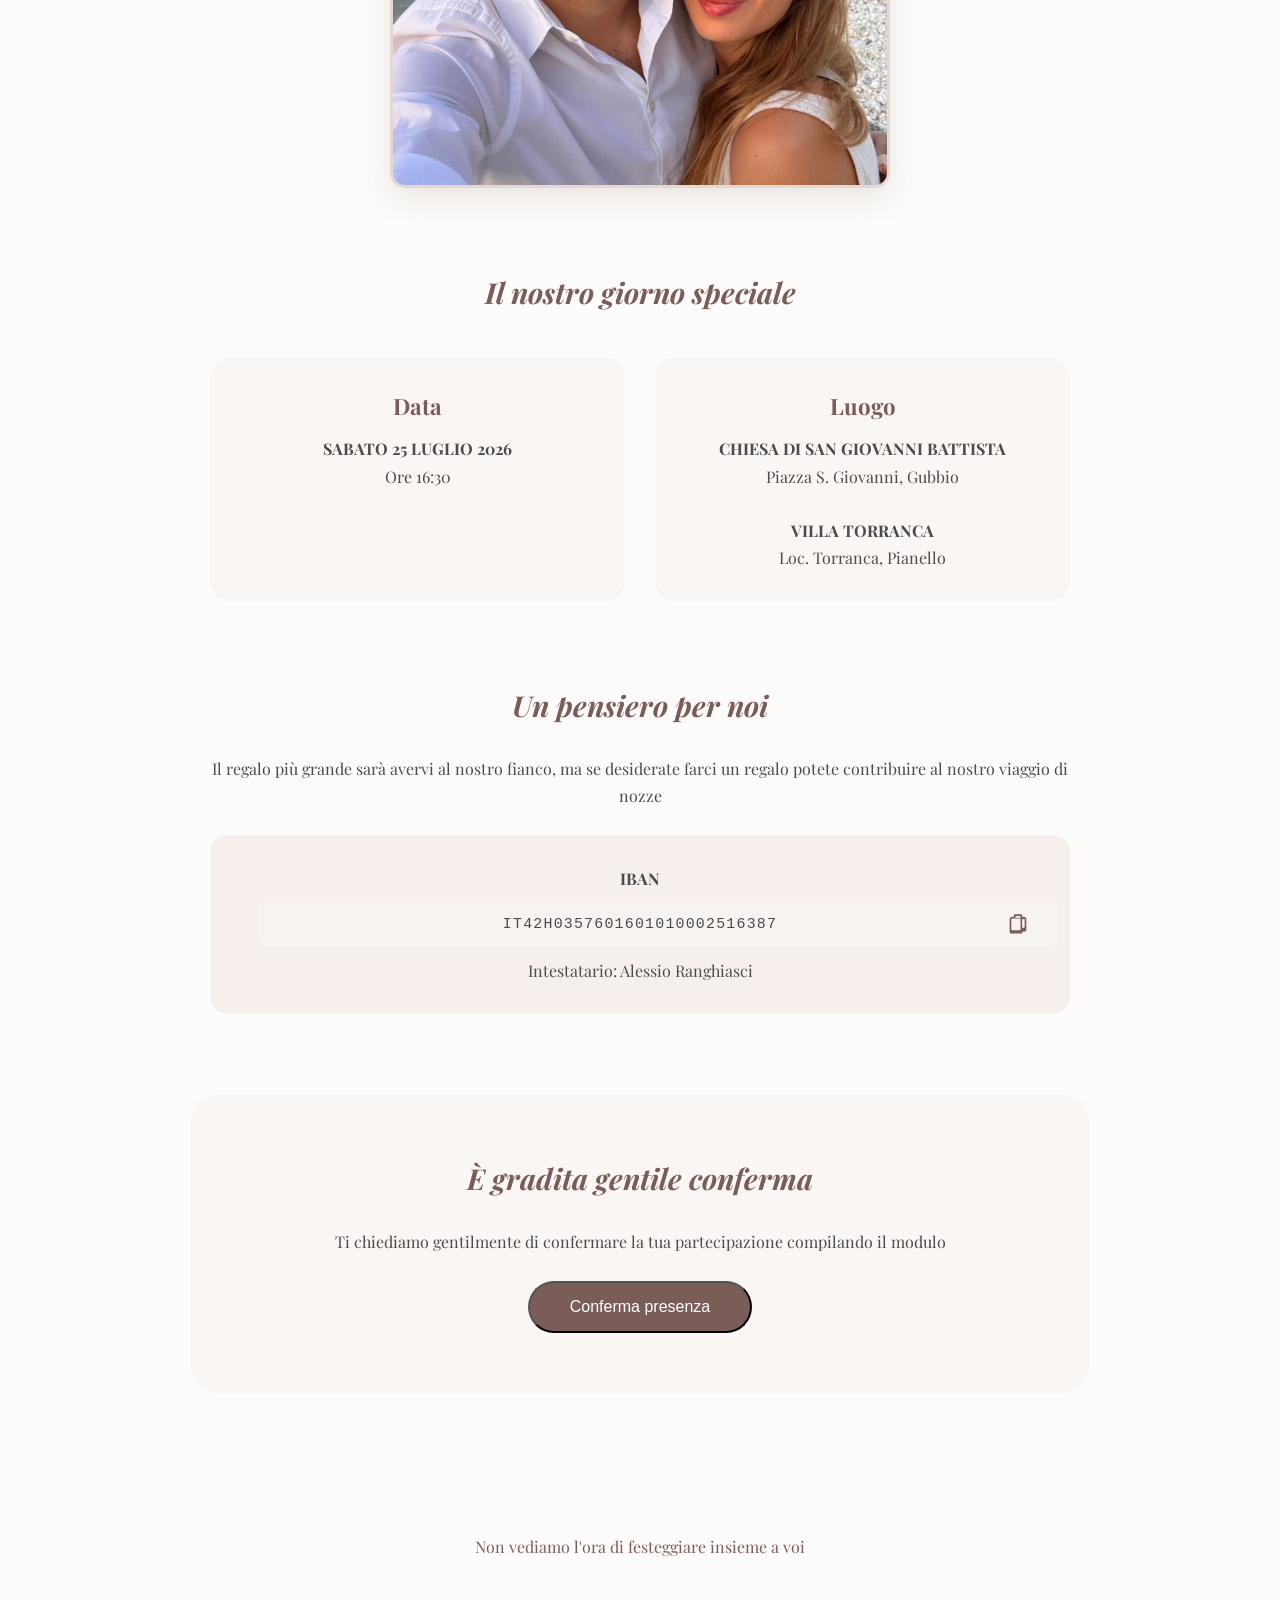
==== commit 72663fc9: "d" ====
--- a/index.html
+++ b/index.html
@@ -21,7 +21,7 @@
     <div class="overlay"></div>
     <div class="hero-content">
     <p class="hero-subtitle">Il nostro matrimonio</p>
-      <p class="hero-date">18 Luglio 2026</p>
+      <p class="hero-date">25 Luglio 2026</p>
     </div>
   </section>
 
@@ -316,7 +316,7 @@
         descrizione_numero_partecipanti: null,
         allergeni_intolleranze: false,
         descrizione_allergeni_intolleranze: null,
-        idmatrimonio: '001'
+        idmatrimonio: '002'
       };
 
       // Se partecipa, aggiungi dati partecipanti e allergie
--- a/style.css
+++ b/style.css
@@ -16,7 +16,8 @@
 /* HERO */
 .hero {
   height: 100vh;
-  background: url('https://images.unsplash.com/photo-1470228076299-eee98916dbdb?w=1920&q=80') center center/cover no-repeat;
+  background: url('matrimonio ale.avif') center center no-repeat;
+  background-size: cover;
   position: relative;
   display: flex;
   align-items: center;
@@ -26,7 +27,7 @@
 .overlay {
   position: absolute;
   inset: 0;
-  background: rgba(255, 248, 244, 0.65);
+  background: rgba(255, 248, 244, 0.5);
 }
 
 .hero-content {
@@ -45,7 +46,7 @@
   }
   
   .overlay {
-    background: rgba(255, 248, 244, 0.7);
+    background: rgba(255, 248, 244, 0.6);
   }
 }
 
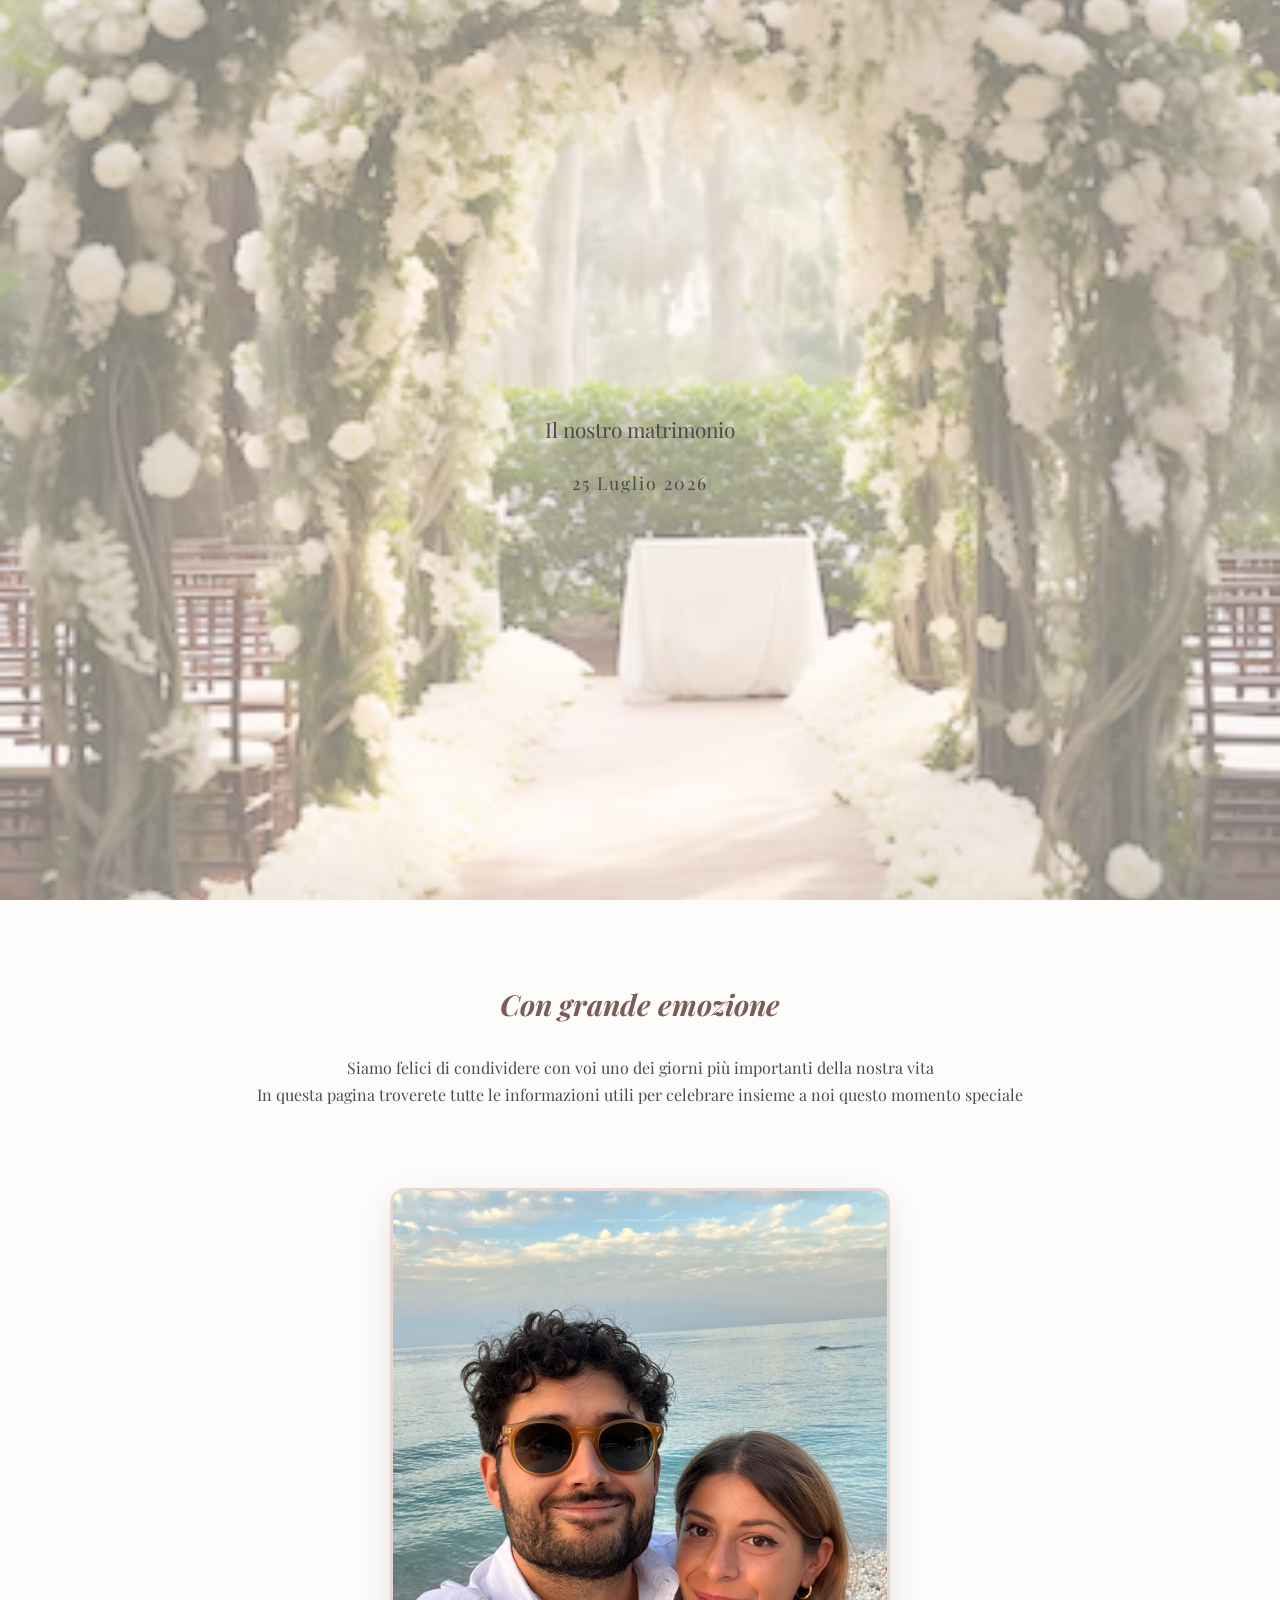
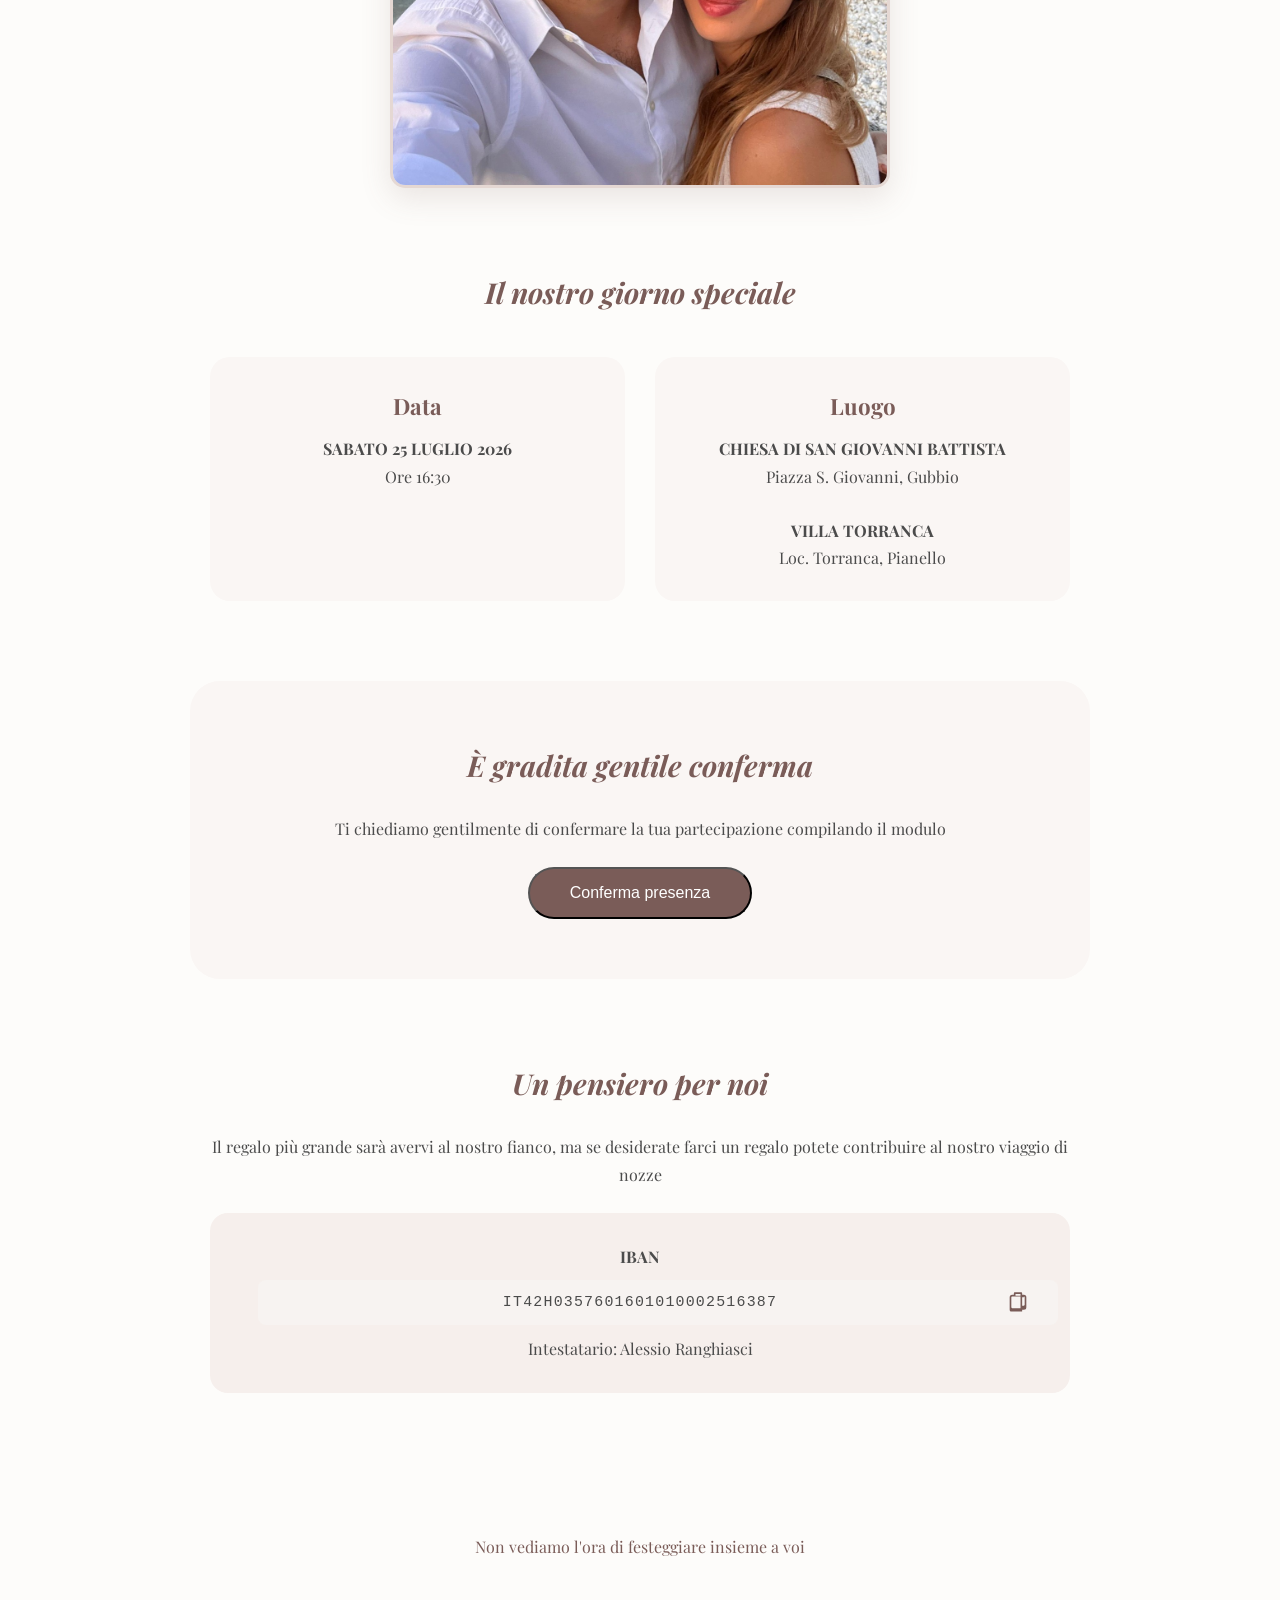
==== commit e1d093ec: "sd" ====
--- a/index.html
+++ b/index.html
@@ -68,7 +68,7 @@
 
 
   <!-- LISTA NOZZE -->
-  <section class="section gift">
+  <!-- <section class="section gift">
     <h2>Un pensiero per noi</h2>
     <p>
       Il regalo più grande sarà avervi al nostro fianco, ma se desiderate farci un regalo potete contribuire al nostro viaggio di nozze
@@ -84,7 +84,7 @@
       </div>
       <p>Intestatario: Alessio Ranghiasci</p>
     </div>
-  </section>
+  </section> -->
 
   <!-- RSVP -->
   <section class="section rsvp">
@@ -96,6 +96,24 @@
     <button id="openRsvpModal" class="btn">
       Conferma presenza
     </button>
+  </section>
+
+  <section class="section gift">
+    <h2>Un pensiero per noi</h2>
+    <p>
+      Il regalo più grande sarà avervi al nostro fianco, ma se desiderate farci un regalo potete contribuire al nostro viaggio di nozze
+    </p>
+
+    <div class="iban-box">
+      <p><strong>IBAN</strong></p>
+      <div style="position: relative; width: 100%;">
+        <span class="iban" id="ibanText" style="display: block; width: 100%; font-size: 1.15em; letter-spacing: 0.08em; background: #f7f3f1; padding: 10px 48px 10px 12px; border-radius: 8px; box-sizing: border-box; overflow-wrap: break-word; margin-left: 18px;">IT42H0357601601010002516387</span>
+        <button id="copyIbanBtn" title="Copia IBAN" style="position: absolute; top: 50%; right: 12px; transform: translateY(-50%); background: none; border: none; cursor: pointer; padding: 0;">
+          <svg xmlns="http://www.w3.org/2000/svg" width="20" height="20" fill="none" viewBox="0 0 24 24"><path fill="#7a5c58" d="M16 1a1 1 0 0 1 1 1v2h2a3 3 0 0 1 3 3v12a3 3 0 0 1-3 3h-2v2a1 1 0 0 1-1 1H5a3 3 0 0 1-3-3V7a3 3 0 0 1 3-3h2V2a1 1 0 0 1 1-1h8Zm3 6h-2v10h2a1 1 0 0 0 1-1V7a1 1 0 0 0-1-1ZM15 3h-6v2h6V3ZM5 6a1 1 0 0 0-1 1v12a1 1 0 0 0 1 1h10V6H5Z"/></svg>
+        </button>
+      </div>
+      <p>Intestatario: Alessio Ranghiasci</p>
+    </div>
   </section>
 
   <!-- FOOTER -->
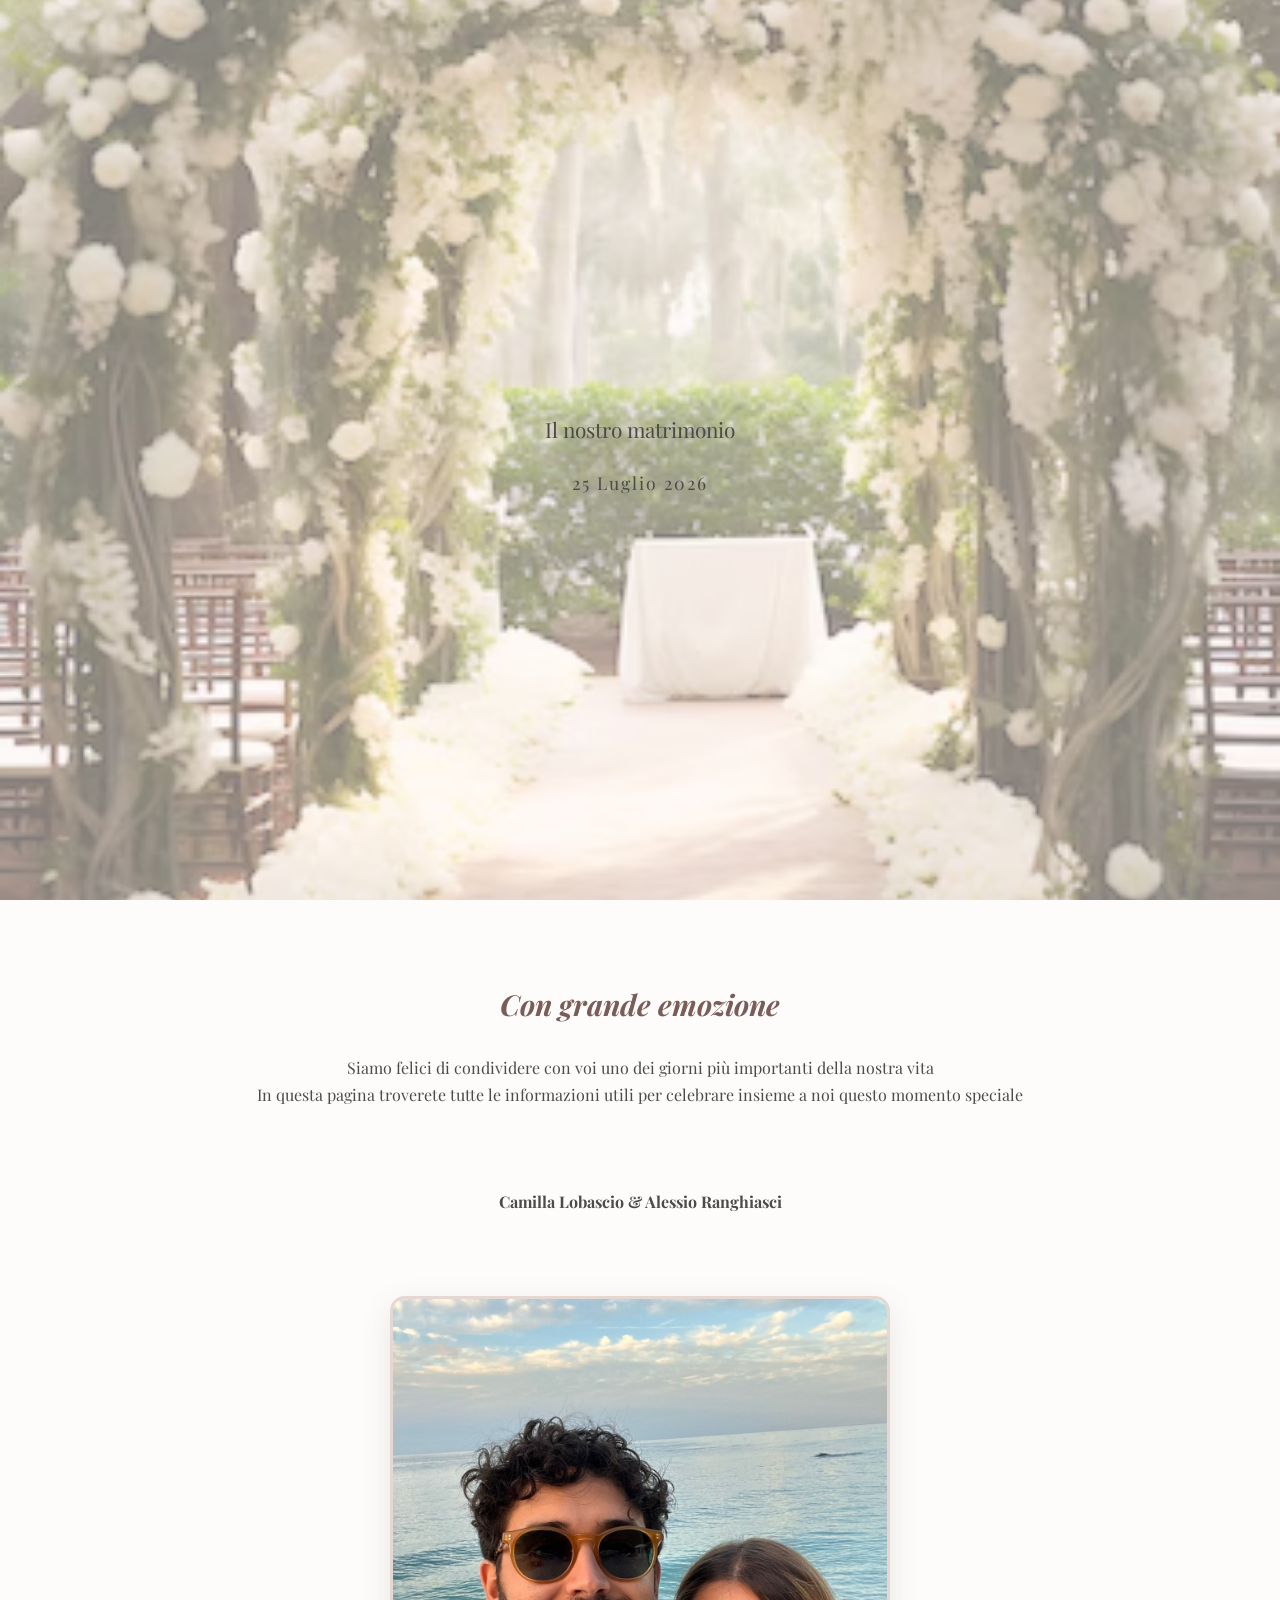
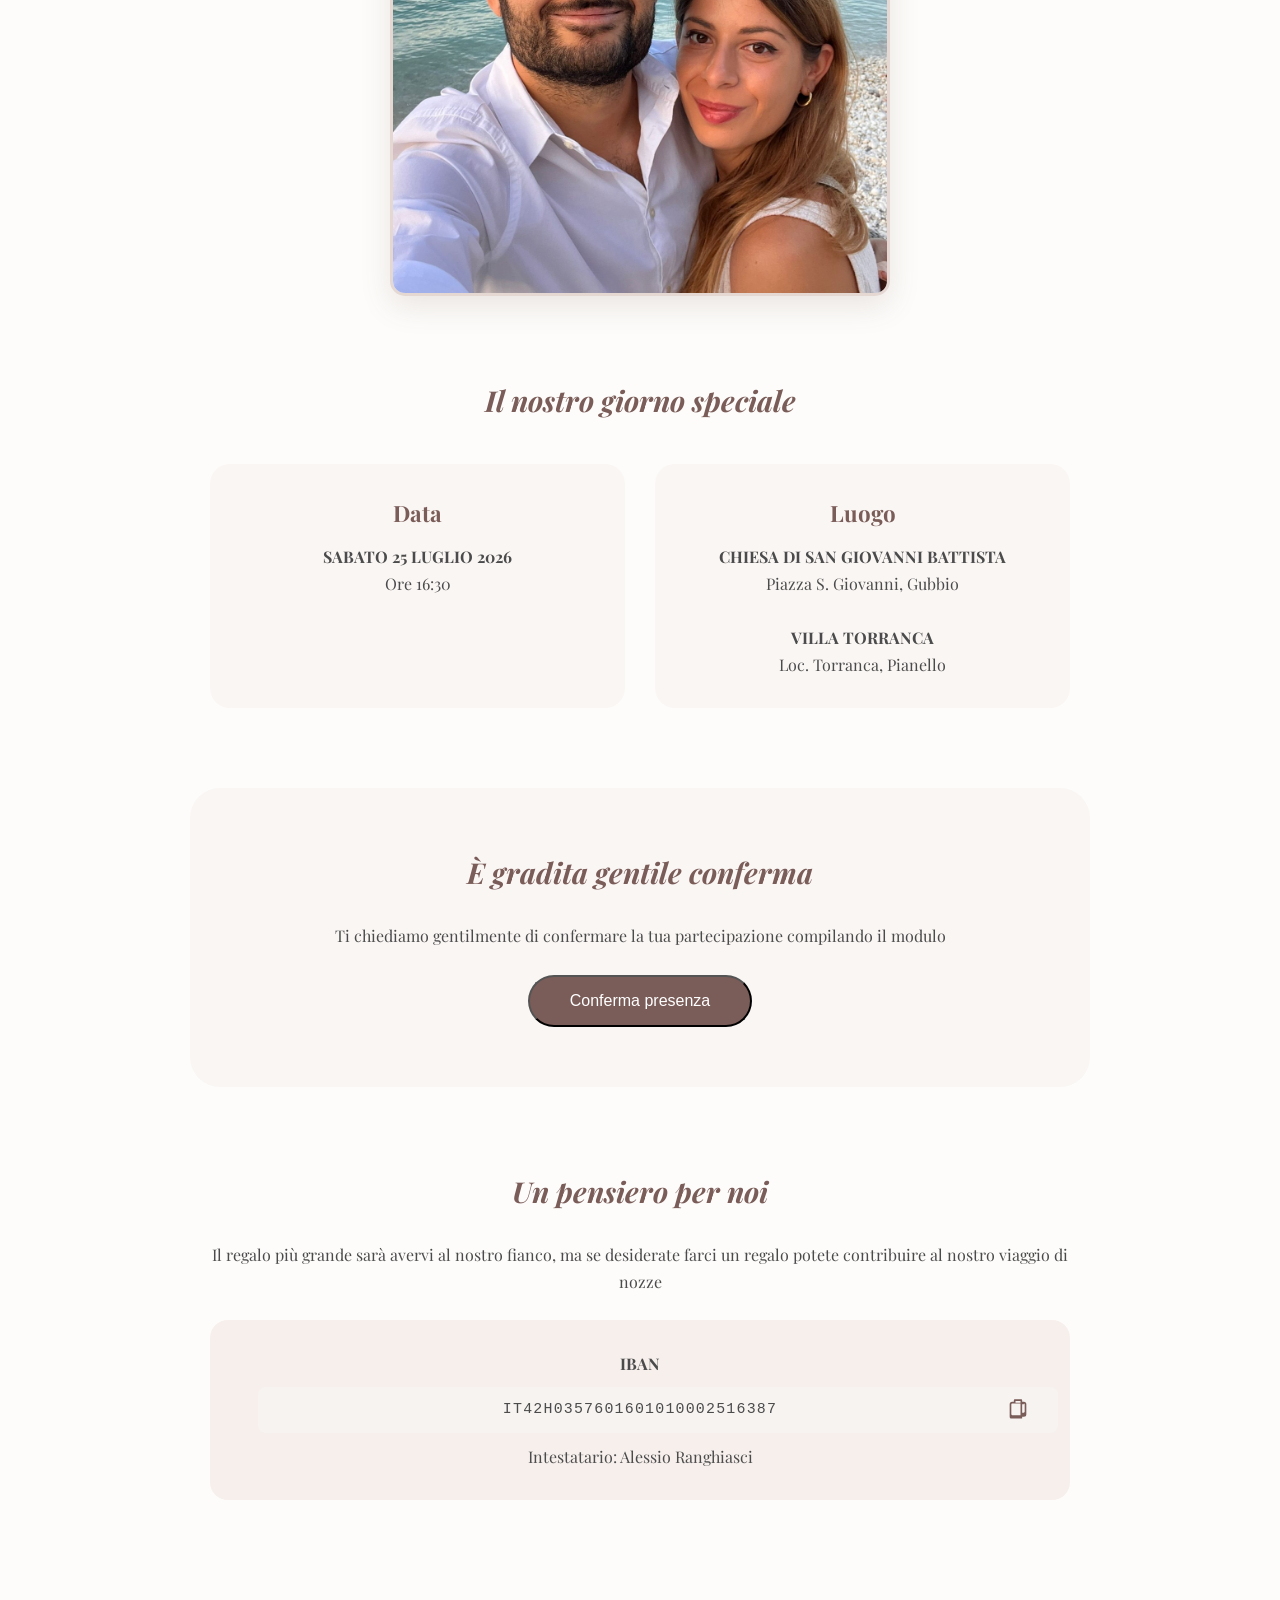
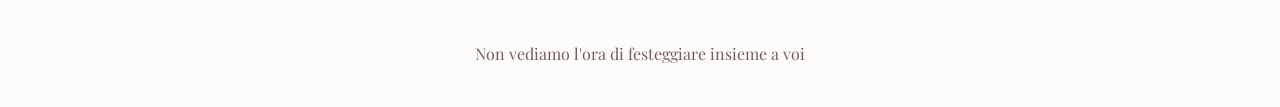
==== commit d5972273: "Add introductory section with names" ====
--- a/index.html
+++ b/index.html
@@ -32,6 +32,10 @@
       Siamo felici di condividere con voi uno dei giorni più importanti della nostra vita<br>
       In questa pagina troverete tutte le informazioni utili per celebrare insieme a noi questo momento speciale
     </p>
+  </section>
+
+    <section class="section intro">
+    <p><strong>Camilla Lobascio & Alessio Ranghiasci</strong><br></p>
   </section>
 
   <!-- FOTO -->
@@ -398,4 +402,4 @@
   </script>
 </body>
 
-</html>+</html>
